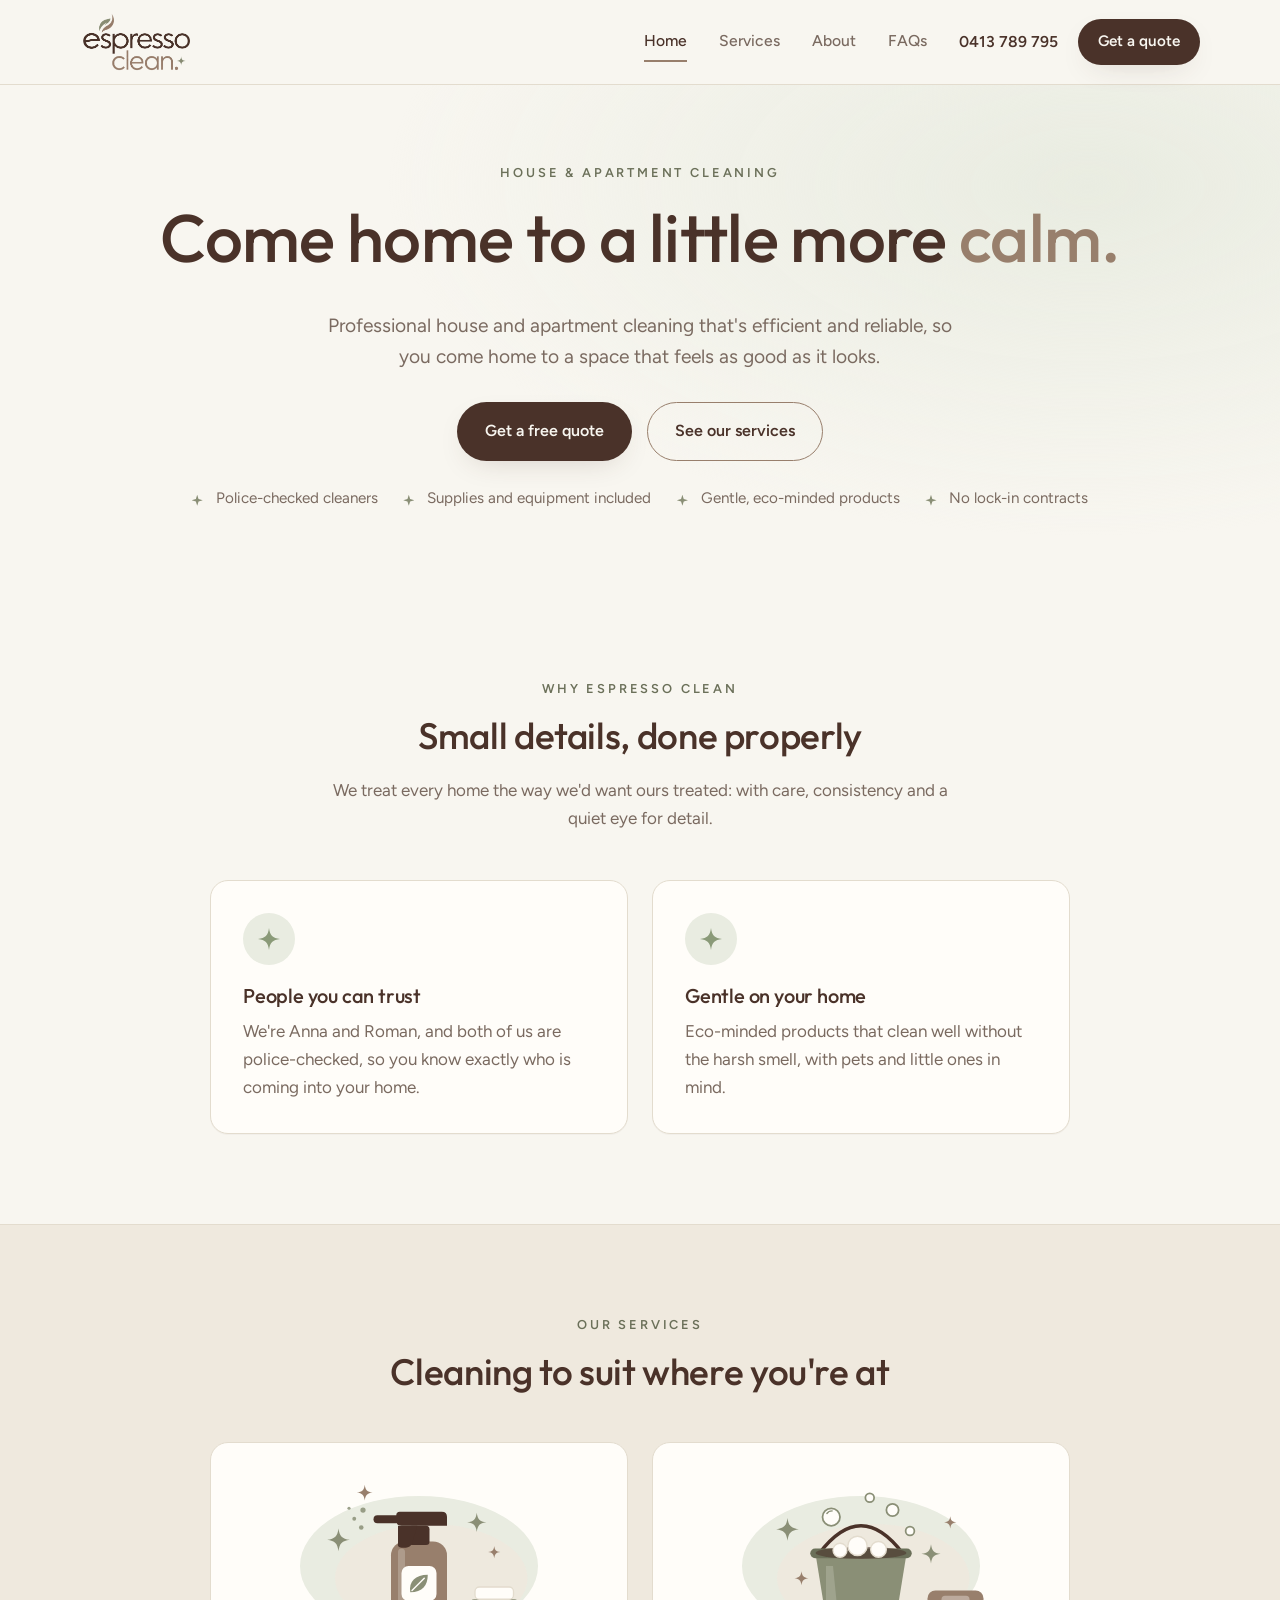
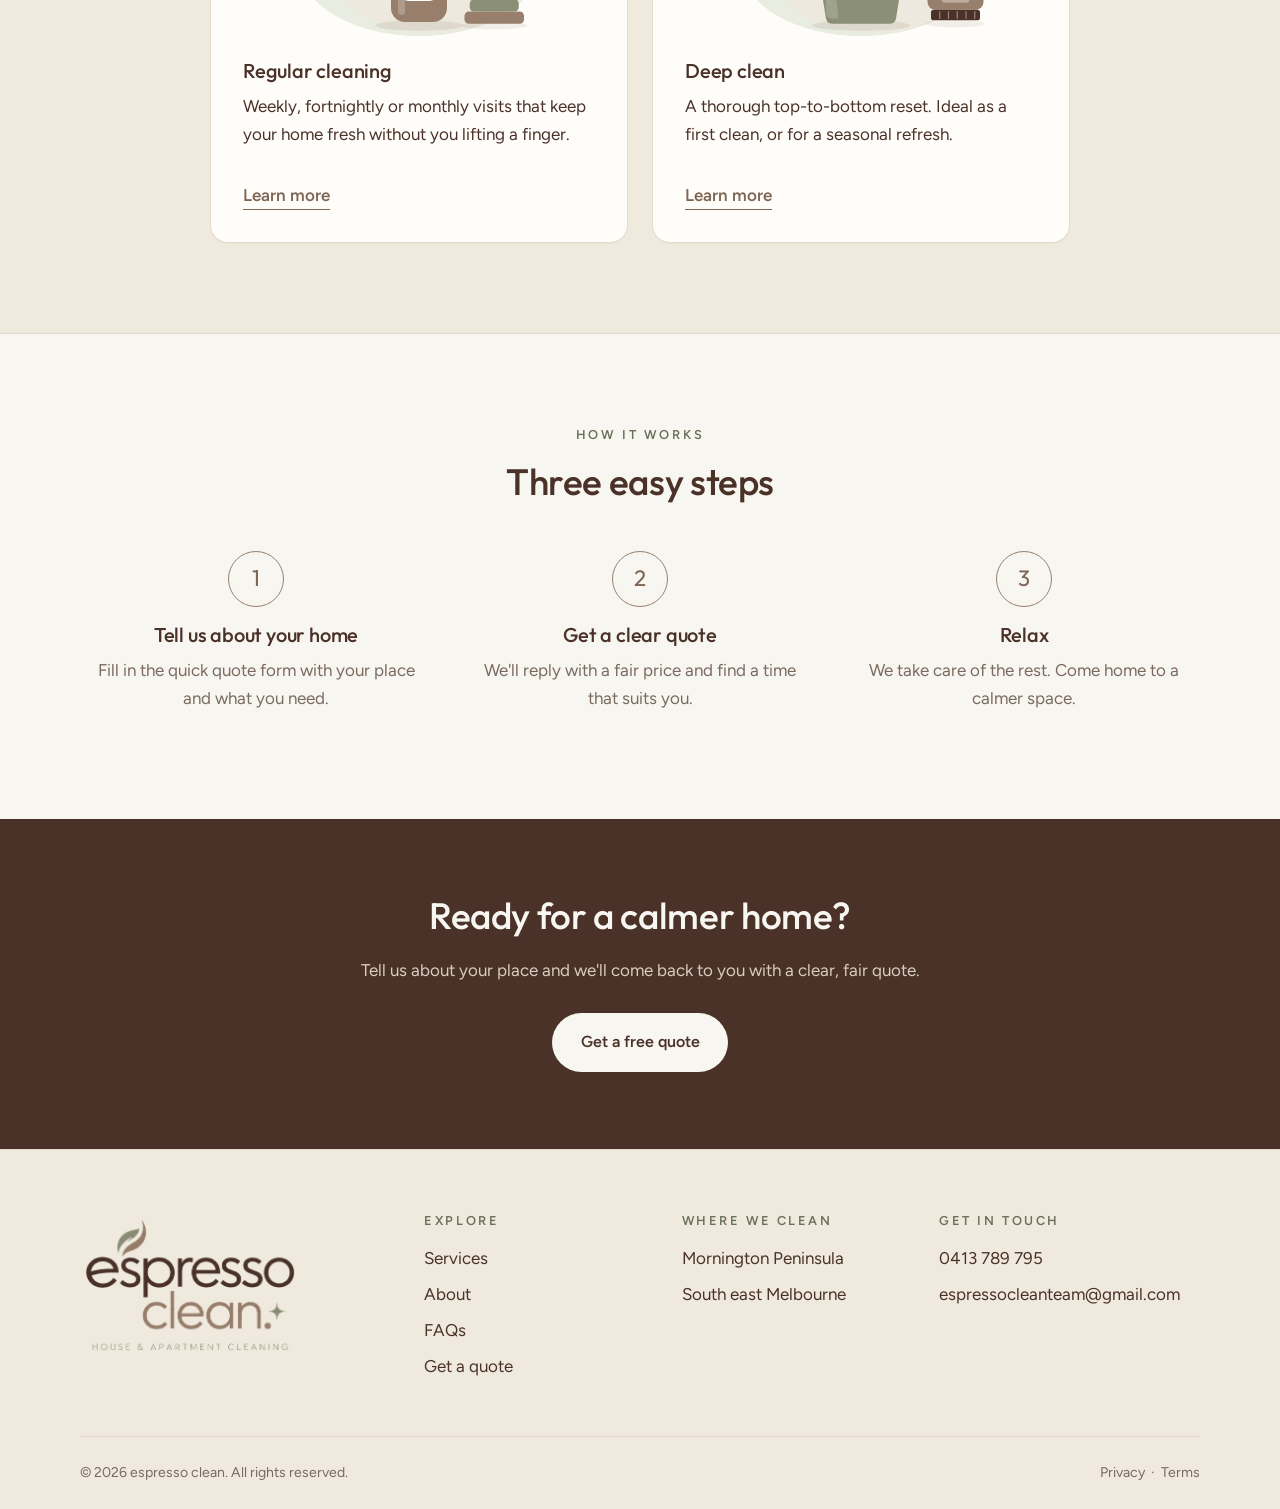
==== index.html @ 89a1ec39 "Add soft illustrations to the service cards Regular cleaning and deep clean are shown on the home an" ====
<!DOCTYPE html>
<html lang="en-AU">
<head>
  <meta charset="UTF-8">
  <meta name="viewport" content="width=device-width, initial-scale=1">
  <title>espresso clean | House & Apartment Cleaning</title>
  <meta name="description" content="Thoughtful house and apartment cleaning across the Mornington Peninsula and south east Melbourne. Come home to a little more calm with espresso clean.">
  <meta name="theme-color" content="#FAF7F2">
  <meta name="robots" content="noindex, nofollow">
  <link rel="icon" href="assets/favicon.svg" type="image/svg+xml">
  <link rel="preconnect" href="https://fonts.googleapis.com">
  <link rel="preconnect" href="https://fonts.gstatic.com" crossorigin>
  <link href="https://fonts.googleapis.com/css2?family=Figtree:wght@400;500;600&family=Outfit:wght@300;400;500;600&display=swap" rel="stylesheet">
  <link rel="stylesheet" href="css/styles.css">
  
</head>
<body class="">
  <a class="skip" href="#main">Skip to content</a>

  <div class="shell">

  <header class="site-header">
    <div class="wrap header-row">
      <a class="logo-sm" href="index.html" aria-label="espresso clean, home">
        <img src="assets/logo-mark.png" alt="espresso clean" width="891" height="491">
      </a>
      <nav class="nav" aria-label="Main"><a href="index.html" aria-current="page">Home</a><a href="services.html">Services</a><a href="about.html">About</a><a href="faq.html">FAQs</a></nav>
      <div class="header-cta">
        <a class="phone" href="tel:0413789795">0413 789 795</a>
        <a class="btn btn-primary btn-sm" href="quote.html">Get a quote</a>
      </div>
      <button class="menu-btn" id="menu-btn" aria-expanded="false" aria-controls="mobile-nav" aria-label="Open menu">
        <span></span><span></span><span></span>
      </button>
    </div>
    <nav class="mobile-nav" id="mobile-nav" aria-label="Mobile" hidden>
      <a href="index.html" aria-current="page">Home</a><a href="services.html">Services</a><a href="about.html">About</a><a href="faq.html">FAQs</a><a href="quote.html">Get a quote</a>
      <a class="phone" href="tel:0413789795">Call 0413 789 795</a>
    </nav>
  </header>

  <main id="main">

    <section class="hero">
      <div class="wrap hero-inner">
        <div class="hero-copy">
          <p class="eyebrow">House &amp; apartment cleaning</p>
          <h1>Come home to a little more <em>calm.</em></h1>
          <p class="lead">Professional house and apartment cleaning that's efficient and reliable, so you come home to a space that feels as good as it looks.</p>
          <div class="actions">
            <a class="btn btn-primary" href="quote.html">Get a free quote</a>
            <a class="btn btn-ghost" href="services.html">See our services</a>
          </div>
          <ul class="ticks">
            <li>Police-checked cleaners</li>
            <li>Supplies and equipment included</li>
            <li>Gentle, eco-minded products</li>
            <li>No lock-in contracts</li>
          </ul>
        </div>
      </div>
    </section>

    <section class="section">
      <div class="wrap">
        <header class="section-head">
          <p class="eyebrow">Why espresso clean</p>
          <h2>Small details, done properly</h2>
          <p>We treat every home the way we'd want ours treated: with care, consistency and a quiet eye for detail.</p>
        </header>
        <div class="cards two">
          <article class="card">
            <span class="icon" aria-hidden="true"><svg class="sparkle" viewBox="0 0 24 24" aria-hidden="true"><path d="M12 0C13 8 16 11 24 12 16 13 13 16 12 24 11 16 8 13 0 12 8 11 11 8 12 0z" fill="#8A9A78"/></svg></span>
            <h3>People you can trust</h3>
            <p>We're Anna and Roman, and both of us are police-checked, so you know exactly who is coming into your home.</p>
          </article>
          <article class="card">
            <span class="icon" aria-hidden="true"><svg class="sparkle" viewBox="0 0 24 24" aria-hidden="true"><path d="M12 0C13 8 16 11 24 12 16 13 13 16 12 24 11 16 8 13 0 12 8 11 11 8 12 0z" fill="#8A9A78"/></svg></span>
            <h3>Gentle on your home</h3>
            <p>Eco-minded products that clean well without the harsh smell, with pets and little ones in mind.</p>
          </article>
        </div>
      </div>
    </section>

    <section class="section tint">
      <div class="wrap">
        <header class="section-head">
          <p class="eyebrow">Our services</p>
          <h2>Cleaning to suit where you're at</h2>
        </header>
        <div class="cards two">
          <article class="card card-link">
            <img class="illus" src="assets/illus-regular.svg" alt="" width="320" height="200" loading="lazy">
            <h3>Regular cleaning</h3>
            <p>Weekly, fortnightly or monthly visits that keep your home fresh without you lifting a finger.</p>
            <a class="more" href="services.html#regular">Learn more</a>
          </article>
          <article class="card card-link">
            <img class="illus" src="assets/illus-deep.svg" alt="" width="320" height="200" loading="lazy">
            <h3>Deep clean</h3>
            <p>A thorough top-to-bottom reset. Ideal as a first clean, or for a seasonal refresh.</p>
            <a class="more" href="services.html#deep">Learn more</a>
          </article>
        </div>
      </div>
    </section>

    <section class="section">
      <div class="wrap">
        <header class="section-head">
          <p class="eyebrow">How it works</p>
          <h2>Three easy steps</h2>
        </header>
        <ol class="steps">
          <li><span class="num">1</span><h3>Tell us about your home</h3><p>Fill in the quick quote form with your place and what you need.</p></li>
          <li><span class="num">2</span><h3>Get a clear quote</h3><p>We'll reply with a fair price and find a time that suits you.</p></li>
          <li><span class="num">3</span><h3>Relax</h3><p>We take care of the rest. Come home to a calmer space.</p></li>
        </ol>
      </div>
    </section>
    <section class="band">
      <div class="wrap band-inner">
        <h2>Ready for a calmer home?</h2>
        <p>Tell us about your place and we'll come back to you with a clear, fair quote.</p>
        <a class="btn btn-light" href="quote.html">Get a free quote</a>
      </div>
    </section>

  </main>

  <footer class="site-footer">
    <div class="wrap footer-grid">
      <div>
        <img class="logo-lg" src="assets/logo-full.png" alt="espresso clean. House and apartment cleaning" width="891" height="576">
      </div>
      <div>
        <h3>Explore</h3>
        <ul>
          <li><a href="services.html">Services</a></li>
          <li><a href="about.html">About</a></li>
          <li><a href="faq.html">FAQs</a></li>
          <li><a href="quote.html">Get a quote</a></li>
        </ul>
      </div>
      <div>
        <h3>Where we clean</h3>
        <ul>
          <li>Mornington Peninsula</li>
          <li>South east Melbourne</li>
        </ul>
      </div>
      <div>
        <h3>Get in touch</h3>
        <ul>
          <li><a href="tel:0413789795">0413 789 795</a></li>
          <li><a href="mailto:espressocleanteam@gmail.com">espressocleanteam@gmail.com</a></li>
        </ul>
      </div>
    </div>
    <div class="wrap footer-base">
      <p>&copy; <span id="year">2026</span> espresso clean. All rights reserved.</p>
      <p><a href="#">Privacy</a> &nbsp;·&nbsp; <a href="#">Terms</a></p>
    </div>
  </footer>
  </div>

  <script src="js/main.js" defer></script>
</body>
</html>
---- css/styles.css ----
/* ==========================================================
   espresso clean. : site styles
   Palette sampled directly from the logo artwork
   ========================================================== */
:root {
  --espresso: #4A3229;      /* wordmark */
  --latte: #987F6C;         /* "clean." */
  --sage: #8A8F76;          /* leaf, sparkle, tagline */
  --cream: #F8F6F0;         /* the page itself (the "paper") */
  --backdrop: #DDD2C2;      /* the surface the page sits on, visible on wide screens */

  --espresso-deep: #382620;
  --latte-deep: #7E6655;    /* accessible latte for small text */
  --sage-deep: #6B7059;     /* accessible sage for small text */
  --sand: #EFE9DE;          /* tinted sections */
  --sage-wash: #E9ECE1;
  --line: #E3DCCE;
  --white: #FFFDF9;
  --text: #4A3229;
  --muted: #7A6A60;

  --font-head: "Outfit", system-ui, sans-serif;
  --font-body: "Figtree", system-ui, sans-serif;

  --radius: 18px;
  --radius-sm: 12px;
  --shadow: 0 10px 30px -14px rgba(74, 50, 41, .25);
  --maxw: 1120px;
}

*, *::before, *::after { box-sizing: border-box; }
html { scroll-behavior: smooth; -webkit-text-size-adjust: 100%; }
body {
  margin: 0;
  background: var(--backdrop);
  color: var(--text);
  font-family: var(--font-body);
  font-size: 1.0625rem;
  line-height: 1.65;
  -webkit-font-smoothing: antialiased;
}
img { max-width: 100%; height: auto; display: block; }
a { color: inherit; }
h1, h2, h3 { font-family: var(--font-head); font-weight: 500; line-height: 1.15; margin: 0 0 .5em; letter-spacing: -.01em; color: var(--espresso); }
h1 { font-size: clamp(2.3rem, 5vw, 3.6rem); }
h2 { font-size: clamp(1.7rem, 3.2vw, 2.3rem); }
h3 { font-size: 1.25rem; }
p { margin: 0 0 1em; }
ul, ol { margin: 0; padding: 0; list-style: none; }
::selection { background: var(--sand); color: var(--espresso-deep); }

/* The page is a cream "sheet" on a deeper backdrop. Below 1440px wide the
   sheet fills the screen, so the backdrop only shows on large monitors. */
.shell { max-width: 1440px; min-height: 100vh; margin-inline: auto; background: var(--cream); box-shadow: 0 0 70px rgba(74, 50, 41, .14); }

.wrap { width: min(100% - 2.5rem, var(--maxw)); margin-inline: auto; }
.narrow { max-width: 760px; }
.center { text-align: center; }
.muted { color: var(--muted); }
.hidden { display: none; }

.skip { position: absolute; left: -999px; top: 0; background: var(--espresso); color: var(--cream); padding: .6rem 1rem; z-index: 100; border-radius: 0 0 8px 0; }
.skip:focus { left: 0; }
:focus-visible { outline: 3px solid var(--sage); outline-offset: 3px; border-radius: 6px; }

/* ---------- buttons ---------- */
.btn {
  display: inline-flex; align-items: center; justify-content: center; gap: .5rem;
  font-family: var(--font-body); font-weight: 600; font-size: 1rem; text-decoration: none;
  padding: .95rem 1.7rem; border-radius: 999px; border: 1.5px solid transparent;
  cursor: pointer; transition: transform .2s, background .2s, color .2s, border-color .2s, box-shadow .2s;
}
.btn:hover { transform: translateY(-1px); }
.btn-primary { background: var(--espresso); color: var(--cream); box-shadow: var(--shadow); }
.btn-primary:hover { background: var(--espresso-deep); }
.btn-ghost { border-color: var(--latte); color: var(--espresso); background: transparent; }
.btn-ghost:hover { background: var(--sand); }
.btn-light { background: var(--cream); color: var(--espresso); }
.btn-light:hover { background: var(--white); }
.btn-sm { padding: .6rem 1.2rem; font-size: .95rem; }
.btn-block { width: 100%; }

/* ---------- header ---------- */
body::before { content: ""; position: fixed; inset: 0 0 auto; height: env(safe-area-inset-top, 0px); z-index: 60; background: var(--cream); }
.site-header {
  position: sticky; top: env(safe-area-inset-top, 0px); z-index: 50;
  background: rgba(248, 246, 240, .92);
  backdrop-filter: blur(10px);
  border-bottom: 1px solid var(--line);
}
.header-row { display: flex; align-items: center; gap: 2rem; min-height: 84px; }
.logo-sm img { height: 62px; width: auto; }
.nav { display: none; margin-left: auto; gap: 2rem; }
.nav a { text-decoration: none; font-weight: 500; font-size: .98rem; color: var(--muted); padding: .4rem 0; border-bottom: 2px solid transparent; transition: color .2s, border-color .2s; }
.nav a:hover { color: var(--espresso); }
.nav a[aria-current="page"] { color: var(--espresso); border-color: var(--latte); }
.header-cta { display: none; align-items: center; gap: 1.25rem; }
.phone { text-decoration: none; font-weight: 600; font-size: .98rem; color: var(--espresso); }
.phone:hover { color: var(--latte-deep); }

.menu-btn { margin-left: auto; width: 46px; height: 46px; border: 0; background: transparent; cursor: pointer; display: grid; place-content: center; gap: 6px; }
.menu-btn span { display: block; width: 24px; height: 2px; background: var(--espresso); border-radius: 2px; transition: transform .25s, opacity .25s; }
.menu-btn[aria-expanded="true"] span:nth-child(1) { transform: translateY(8px) rotate(45deg); }
.menu-btn[aria-expanded="true"] span:nth-child(2) { opacity: 0; }
.menu-btn[aria-expanded="true"] span:nth-child(3) { transform: translateY(-8px) rotate(-45deg); }
.mobile-nav { display: flex; flex-direction: column; padding: .5rem 1.25rem 1.5rem; border-top: 1px solid var(--line); background: var(--cream); }
.mobile-nav[hidden] { display: none; }
.mobile-nav a { padding: .9rem .25rem; text-decoration: none; font-weight: 500; border-bottom: 1px solid var(--line); }
.mobile-nav a[aria-current="page"] { color: var(--latte-deep); }
.mobile-nav .phone { border: 0; color: var(--latte-deep); }

@media (min-width: 900px) {
  .nav, .header-cta { display: flex; }
  .menu-btn, .mobile-nav { display: none !important; }
  .nav { margin-left: auto; }
}

/* ---------- hero ---------- */
.hero { padding: clamp(2.5rem, 6vw, 5.5rem) 0; background: radial-gradient(1000px 500px at 85% 20%, var(--sage-wash), transparent 70%), var(--cream); }
.hero-inner { text-align: center; }
.hero .lead { margin-inline: auto; }
.eyebrow { font-family: var(--font-body); font-size: .8rem; letter-spacing: .22em; text-transform: uppercase; color: var(--sage-deep); font-weight: 600; margin: 0 0 1rem; }
.hero h1 { font-size: clamp(2.6rem, 5.5vw, 4.2rem); }
.hero h1 em { font-style: normal; color: var(--latte); }
.lead { font-size: 1.2rem; color: var(--muted); max-width: 34em; }
.actions { display: flex; flex-wrap: wrap; justify-content: center; gap: .9rem; margin: 1.8rem 0 1.6rem; }
.ticks { display: flex; flex-wrap: wrap; justify-content: center; gap: .5rem 1.6rem; font-size: .95rem; color: var(--muted); }
.ticks li { position: relative; padding-left: 1.5rem; }
.ticks li::before { content: ""; position: absolute; left: 0; top: .55em; width: .7rem; height: .7rem; background: var(--sage); clip-path: polygon(50% 0, 62% 38%, 100% 50%, 62% 62%, 50% 100%, 38% 62%, 0 50%, 38% 38%); }
.logo-lg { width: min(100%, 460px); height: auto; }

/* ---------- sections ---------- */
.section { padding: clamp(3.5rem, 7vw, 6rem) 0; }
.section.tint { background: var(--sand); border-block: 1px solid var(--line); }
.section-head { max-width: 640px; margin: 0 auto 3rem; text-align: center; }
.section-head p:last-child { color: var(--muted); margin-bottom: 0; }

.page-head { padding: clamp(3rem, 6vw, 5rem) 0 1rem; text-align: center; background: radial-gradient(800px 320px at 50% 0, var(--sage-wash), transparent 70%); }
.page-head .lead { margin-inline: auto; }

.cards { display: grid; gap: 1.5rem; }
.cards.three { grid-template-columns: 1fr; }
@media (min-width: 800px) { .cards.three { grid-template-columns: repeat(3, 1fr); } }
.cards.two { grid-template-columns: 1fr; max-width: 860px; margin-inline: auto; }
@media (min-width: 800px) { .cards.two { grid-template-columns: repeat(2, 1fr); } }
.card { background: var(--white); border: 1px solid var(--line); border-radius: var(--radius); padding: 2rem; box-shadow: 0 1px 0 rgba(74,50,41,.03); transition: box-shadow .25s, transform .25s; }
.card:hover { box-shadow: var(--shadow); transform: translateY(-2px); }
.card p:last-child { margin-bottom: 0; color: var(--muted); }
.illus { display: block; width: 100%; max-width: 280px; height: auto; margin: -.4rem auto 1rem; }
.icon { display: grid; place-content: center; width: 52px; height: 52px; border-radius: 50%; background: var(--sage-wash); margin-bottom: 1.2rem; }
.icon svg { width: 22px; height: 22px; }
.more { display: inline-block; margin-top: 1rem; font-weight: 600; color: var(--latte-deep); text-decoration: none; border-bottom: 1.5px solid currentColor; }
.more:hover { color: var(--espresso); }

/* steps */
.steps { display: grid; gap: 2rem; counter-reset: s; }
@media (min-width: 800px) { .steps { grid-template-columns: repeat(3, 1fr); } }
.steps li { text-align: center; padding: 0 1rem; }
.steps p { color: var(--muted); }
.num { display: inline-grid; place-content: center; width: 56px; height: 56px; border-radius: 50%; border: 1.5px solid var(--latte); font-family: var(--font-head); font-size: 1.4rem; color: var(--latte-deep); margin-bottom: 1rem; }

/* pricing / service cards */
.pricing { display: flex; flex-direction: column; position: relative; }
.pricing h2 { font-size: 1.6rem; }
.pricing .btn { margin-top: auto; }
.pricing p { margin-bottom: 1.75rem; }
.pricing.featured { border: 2px solid var(--latte); box-shadow: var(--shadow); }
.flag { position: absolute; top: -.8rem; right: 1.5rem; background: var(--latte-deep); color: var(--cream); font-size: .72rem; font-weight: 600; letter-spacing: .1em; text-transform: uppercase; padding: .3rem .8rem; border-radius: 999px; }
.checks li { position: relative; padding: .45rem 0 .45rem 1.9rem; border-bottom: 1px solid var(--line); font-size: .98rem; }
.checks li:last-child { border-bottom: 0; }
.checks li::before { content: ""; position: absolute; left: 0; top: 1.05em; width: .6rem; height: .35rem; border-left: 2px solid var(--sage-deep); border-bottom: 2px solid var(--sage-deep); transform: rotate(-45deg); }
.dots li { position: relative; padding: .3rem 0 .3rem 1.3rem; color: var(--muted); font-size: .98rem; }
.dots li::before { content: ""; position: absolute; left: 0; top: .85em; width: 6px; height: 6px; border-radius: 50%; background: var(--latte); }

/* split / about */
.split { display: grid; gap: 3rem; align-items: center; }
@media (min-width: 800px) { .split { grid-template-columns: 1.1fr .9fr; } }
.prose p { color: var(--muted); font-size: 1.1rem; }
.brand-panel { background: var(--white); border: 1px solid var(--line); border-radius: 28px; padding: clamp(2rem, 5vw, 3.5rem); display: grid; place-content: center; }
.brand-panel .logo-lg { width: min(100%, 360px); }

/* band cta */
.band { background: var(--espresso); color: var(--cream); text-align: center; padding: clamp(3rem, 6vw, 5rem) 0; }
.band h2 { color: var(--cream); }
.band p { color: #D9CDBF; max-width: 34em; margin: 0 auto 1.8rem; }

/* faq */
.faq { display: grid; gap: .9rem; margin-bottom: 2.5rem; }
.faq-item { background: var(--white); border: 1px solid var(--line); border-radius: var(--radius-sm); }
.faq-item summary { cursor: pointer; list-style: none; padding: 1.2rem 3.2rem 1.2rem 1.5rem; font-family: var(--font-head); font-weight: 500; font-size: 1.1rem; position: relative; color: var(--espresso); }
.faq-item summary::-webkit-details-marker { display: none; }
.faq-item summary::after { content: "+"; position: absolute; right: 1.5rem; top: 50%; transform: translateY(-50%); font-size: 1.5rem; color: var(--latte); transition: transform .2s; }
.faq-item[open] summary::after { content: "\2212"; }
.faq-item p { padding: 0 1.5rem 1.4rem; margin: 0; color: var(--muted); }
.textlink { color: var(--latte-deep); font-weight: 600; }

/* form */
.form { background: var(--white); border: 1px solid var(--line); border-radius: 24px; padding: clamp(1.5rem, 4vw, 2.75rem); display: grid; gap: 1.75rem; box-shadow: var(--shadow); }
fieldset { border: 0; padding: 0; margin: 0; display: grid; gap: 1rem; }
legend { font-family: var(--font-head); font-size: 1.2rem; color: var(--espresso); padding: 0; margin-bottom: .75rem; }
.row { display: grid; gap: 1rem; }
@media (min-width: 640px) { .row { grid-template-columns: repeat(auto-fit, minmax(160px, 1fr)); } }
.field label { display: block; font-size: .9rem; font-weight: 600; margin-bottom: .35rem; }
.field input, .field select, .field textarea {
  width: 100%; font: inherit; color: var(--espresso); background: var(--cream);
  border: 1.5px solid var(--line); border-radius: var(--radius-sm); padding: .8rem 1rem;
  transition: border-color .2s, box-shadow .2s;
}
.field input:focus, .field select:focus, .field textarea:focus { outline: none; border-color: var(--sage); box-shadow: 0 0 0 4px rgba(138,143,118,.2); }
.fine { text-align: center; font-size: .85rem; color: var(--muted); margin: 0; }

/* thanks */
.thanks { padding-block: clamp(4rem, 10vw, 8rem); }
.thanks-mark { display: inline-grid; place-content: center; width: 72px; height: 72px; border-radius: 50%; background: var(--sage-wash); margin-bottom: 1.5rem; }
.thanks-mark svg { width: 30px; height: 30px; }

/* ---------- footer ---------- */
.site-footer { background: var(--sand); border-top: 1px solid var(--line); padding-top: 4rem; }
.footer-grid { display: grid; gap: 2.5rem; padding-bottom: 3rem; }
@media (min-width: 800px) { .footer-grid { grid-template-columns: 1.4fr 1fr 1fr 1.2fr; } }
.site-footer .logo-lg { width: 220px; }
.site-footer h3 { font-family: var(--font-body); font-size: .8rem; letter-spacing: .2em; text-transform: uppercase; color: var(--sage-deep); font-weight: 600; margin-bottom: 1rem; }
.site-footer li { margin-bottom: .5rem; }
.site-footer a { text-decoration: none; overflow-wrap: anywhere; }
.site-footer a:hover { color: var(--latte-deep); text-decoration: underline; }
.footer-base { display: flex; flex-wrap: wrap; justify-content: space-between; gap: .5rem; padding-block: 1.5rem; border-top: 1px solid var(--line); font-size: .88rem; color: var(--muted); }
.footer-base p { margin: 0; }

@media (prefers-reduced-motion: reduce) {
  * { transition: none !important; scroll-behavior: auto !important; }
}
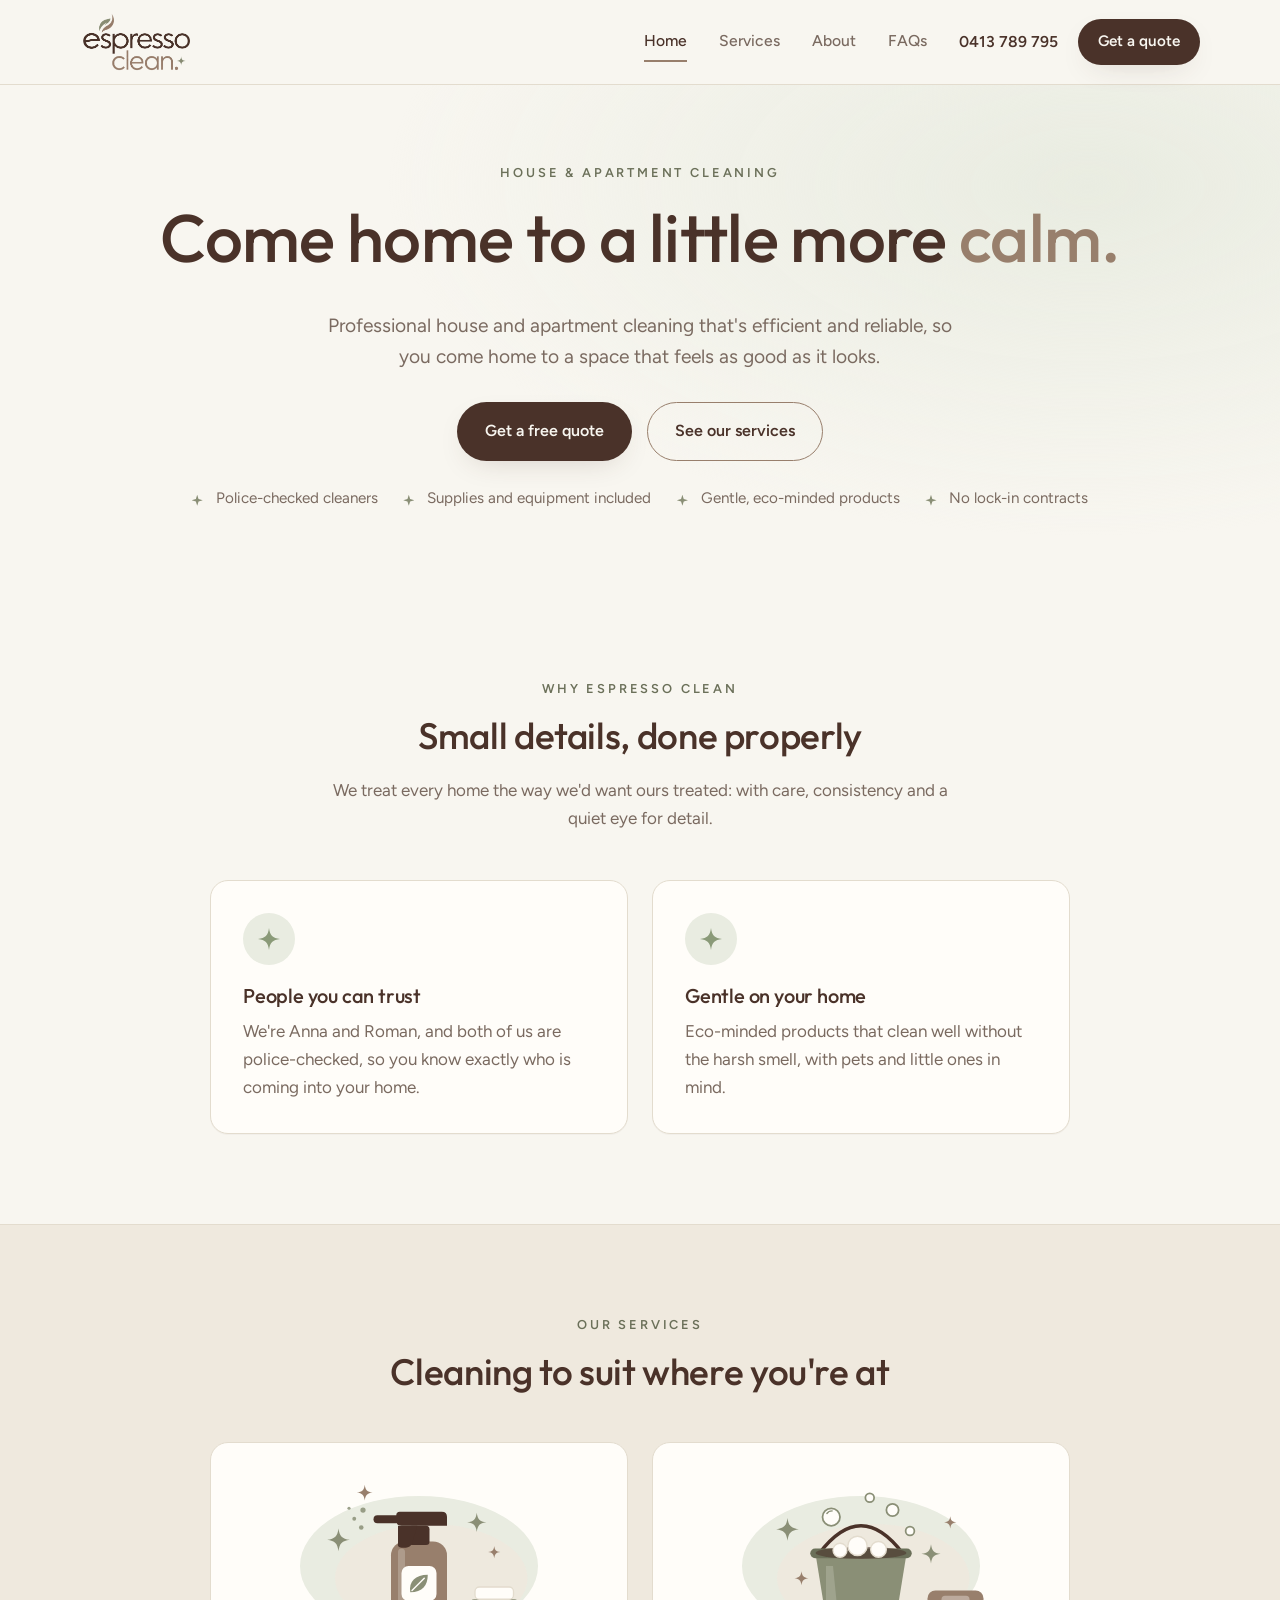
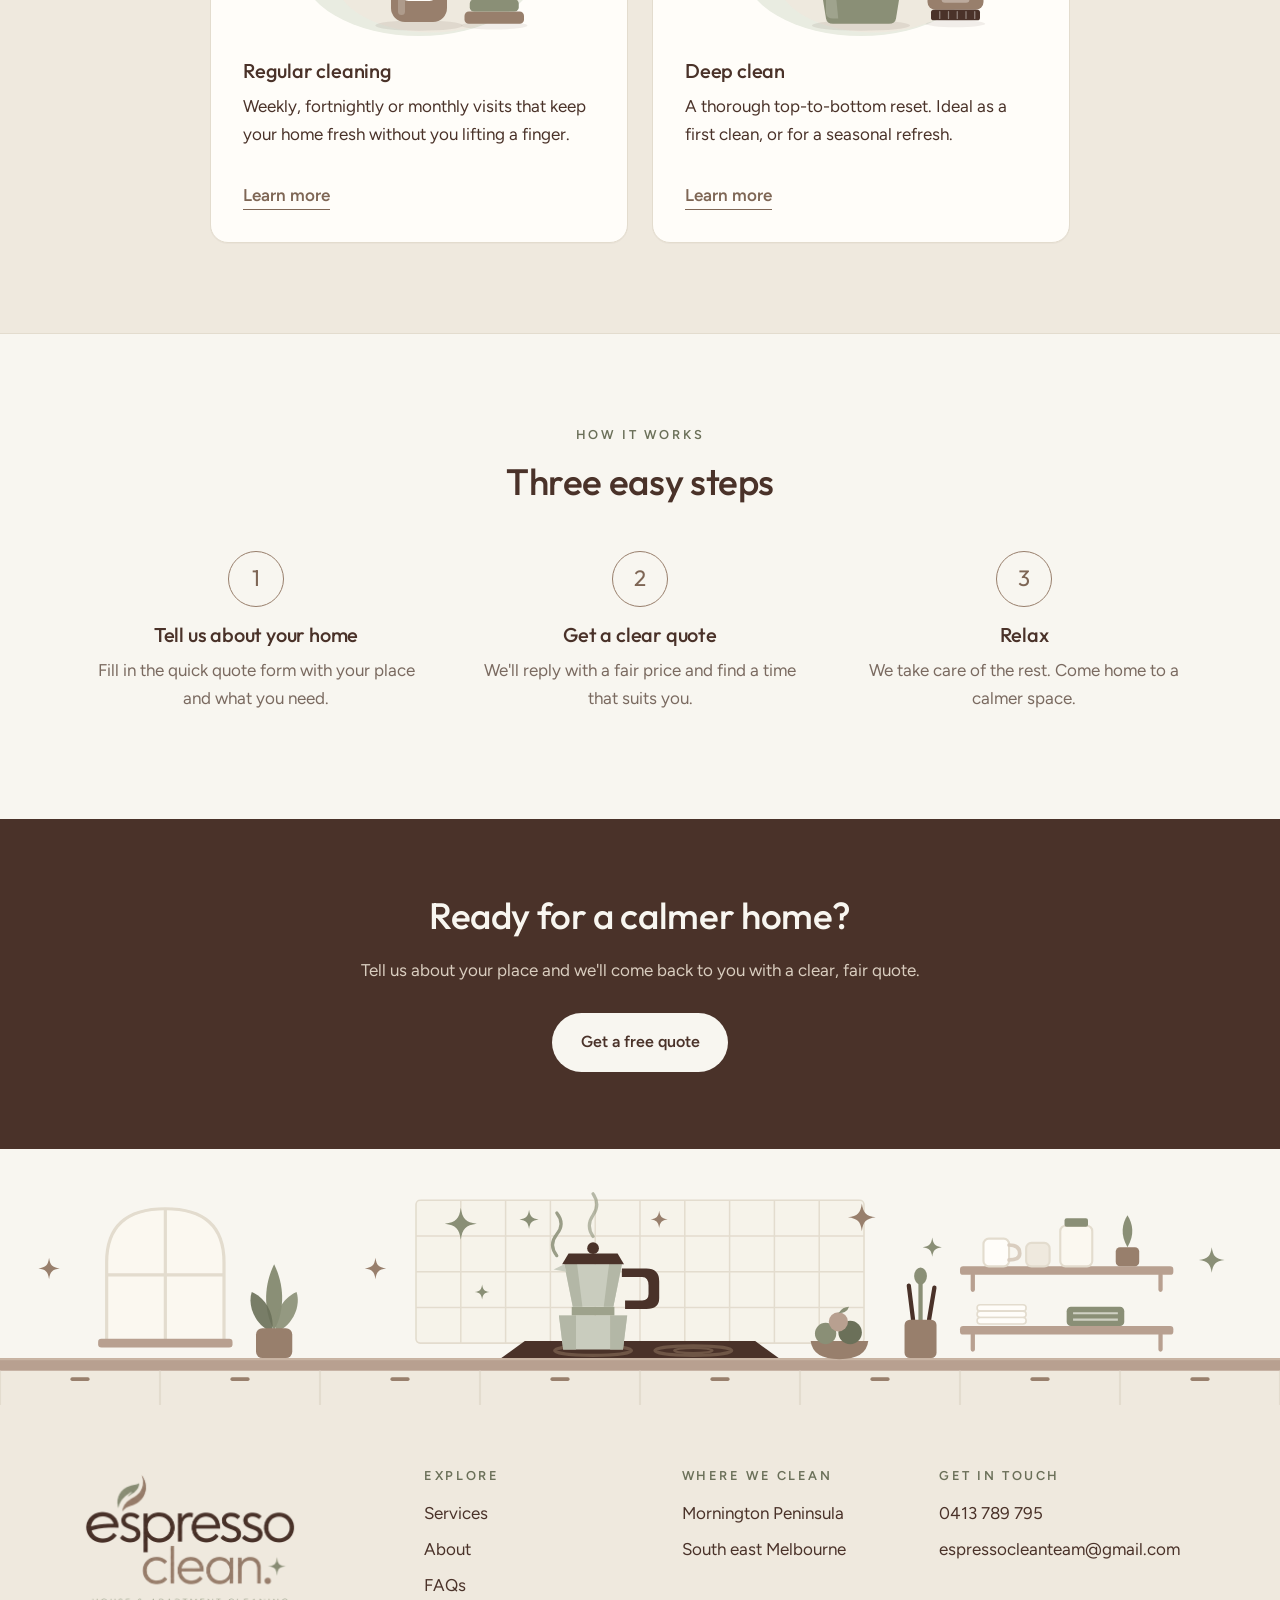
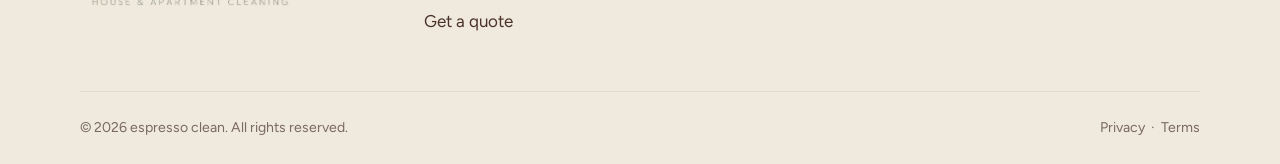
==== commit 4485e943: "Add kitchen footer, About page illustration and tidy coffee references - Show a clean kitchen scene " ====
--- a/index.html
+++ b/index.html
@@ -129,6 +129,8 @@
 
   </main>
 
+  <div class="kitchen" aria-hidden="true"><img src="assets/illus-kitchen.svg" alt="" width="1200" height="240"></div>
+
   <footer class="site-footer">
     <div class="wrap footer-grid">
       <div>
--- a/css/styles.css
+++ b/css/styles.css
@@ -116,7 +116,7 @@
 }
 
 /* ---------- hero ---------- */
-.hero { padding: clamp(2.5rem, 6vw, 5.5rem) 0; background: radial-gradient(1000px 500px at 85% 20%, var(--sage-wash), transparent 70%), var(--cream); }
+.hero { position: relative; overflow: hidden; padding: clamp(2.5rem, 6vw, 5.5rem) 0; background: radial-gradient(1000px 500px at 85% 20%, var(--sage-wash), transparent 70%), var(--cream); }
 .hero-inner { text-align: center; }
 .hero .lead { margin-inline: auto; }
 .eyebrow { font-family: var(--font-body); font-size: .8rem; letter-spacing: .22em; text-transform: uppercase; color: var(--sage-deep); font-weight: 600; margin: 0 0 1rem; }
@@ -176,8 +176,8 @@
 .split { display: grid; gap: 3rem; align-items: center; }
 @media (min-width: 800px) { .split { grid-template-columns: 1.1fr .9fr; } }
 .prose p { color: var(--muted); font-size: 1.1rem; }
-.brand-panel { background: var(--white); border: 1px solid var(--line); border-radius: 28px; padding: clamp(2rem, 5vw, 3.5rem); display: grid; place-content: center; }
-.brand-panel .logo-lg { width: min(100%, 360px); }
+.brand-panel { background: var(--white); border: 1px solid var(--line); border-radius: 28px; padding: clamp(1rem, 3vw, 2rem); display: grid; place-content: center; }
+.about-illus { display: block; width: 100%; max-width: 460px; height: auto; }
 
 /* band cta */
 .band { background: var(--espresso); color: var(--cream); text-align: center; padding: clamp(3rem, 6vw, 5rem) 0; }
@@ -215,7 +215,7 @@
 .thanks-mark svg { width: 30px; height: 30px; }
 
 /* ---------- footer ---------- */
-.site-footer { background: var(--sand); border-top: 1px solid var(--line); padding-top: 4rem; }
+.site-footer { background: var(--sand); padding-top: 4rem; }
 .footer-grid { display: grid; gap: 2.5rem; padding-bottom: 3rem; }
 @media (min-width: 800px) { .footer-grid { grid-template-columns: 1.4fr 1fr 1fr 1.2fr; } }
 .site-footer .logo-lg { width: 220px; }
@@ -229,3 +229,9 @@
 @media (prefers-reduced-motion: reduce) {
   * { transition: none !important; scroll-behavior: auto !important; }
 }
+
+.hero-inner { position: relative; z-index: 1; }
+
+/* A clean kitchen along the bottom of every page; its cabinets run into the footer. */
+.kitchen { background: var(--cream); }
+.kitchen img { display: block; width: 100%; height: clamp(120px, 20vw, 264px); object-fit: cover; object-position: center bottom; }
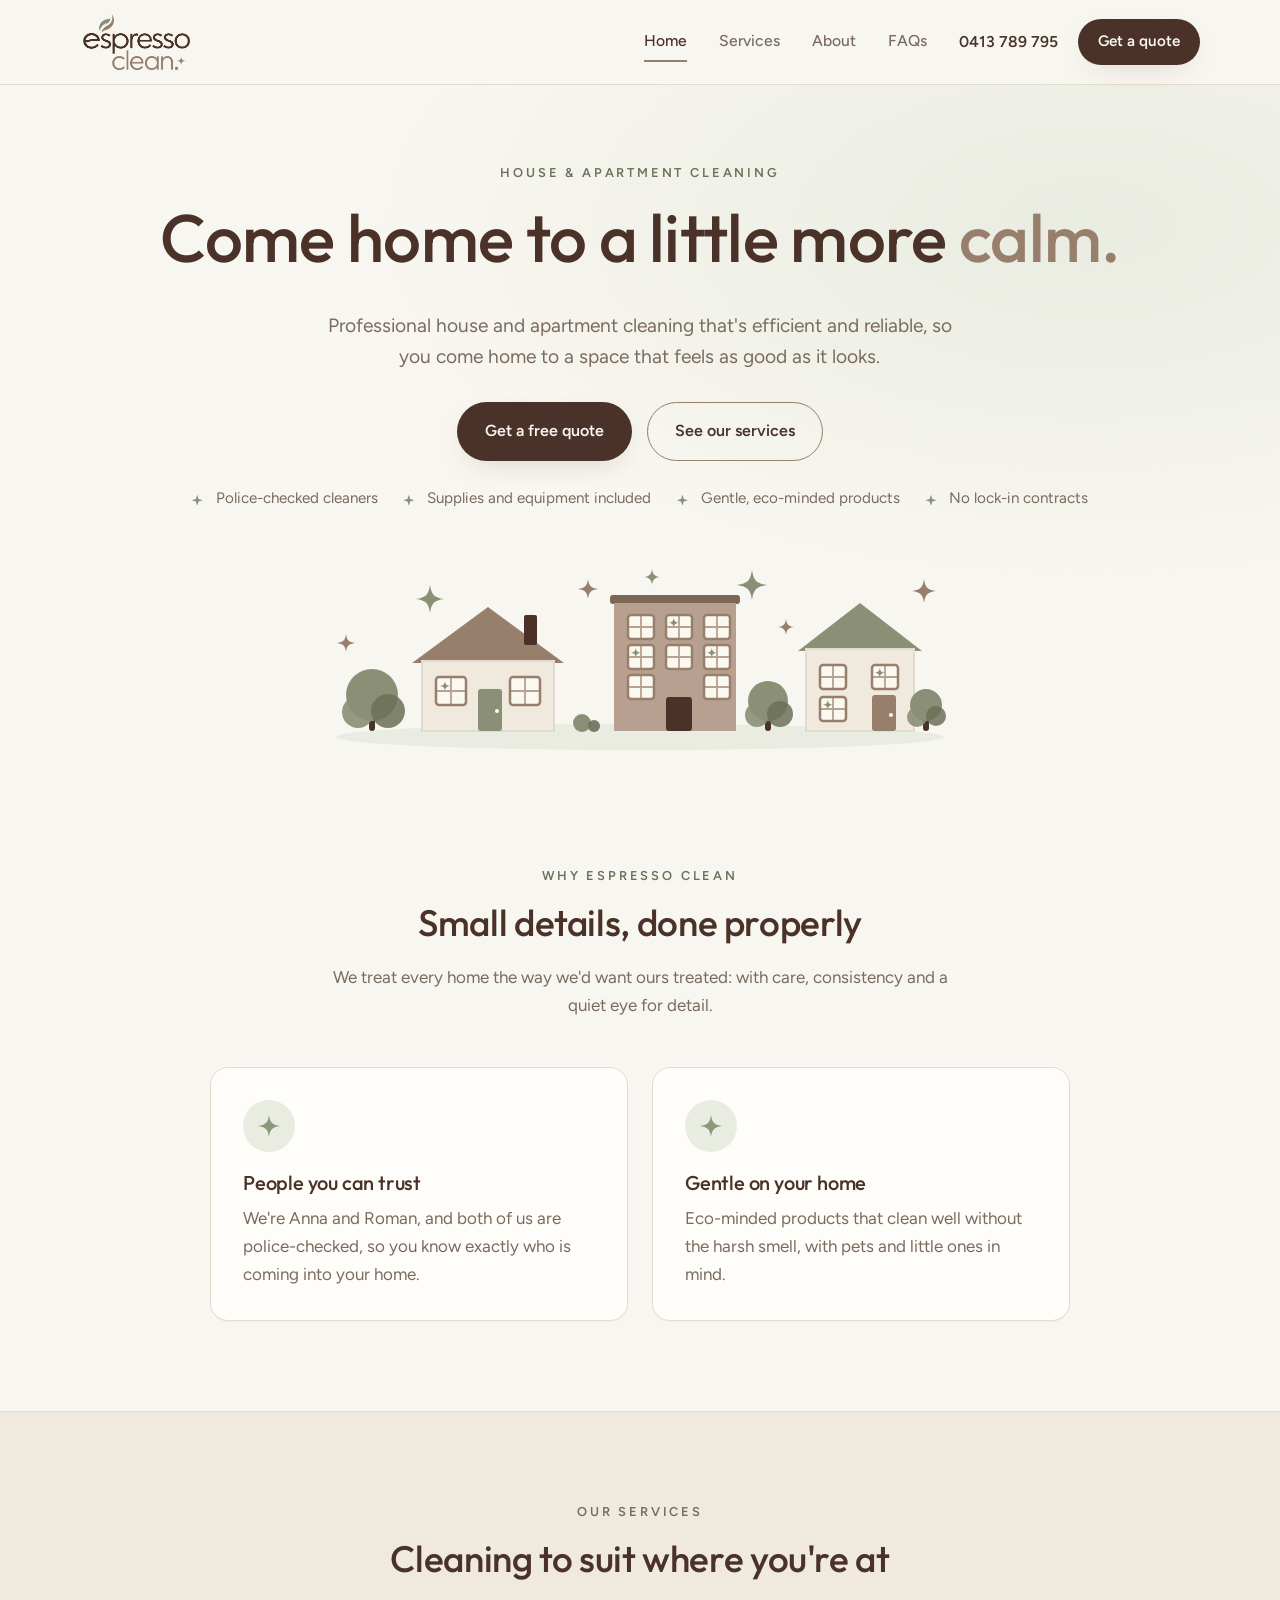
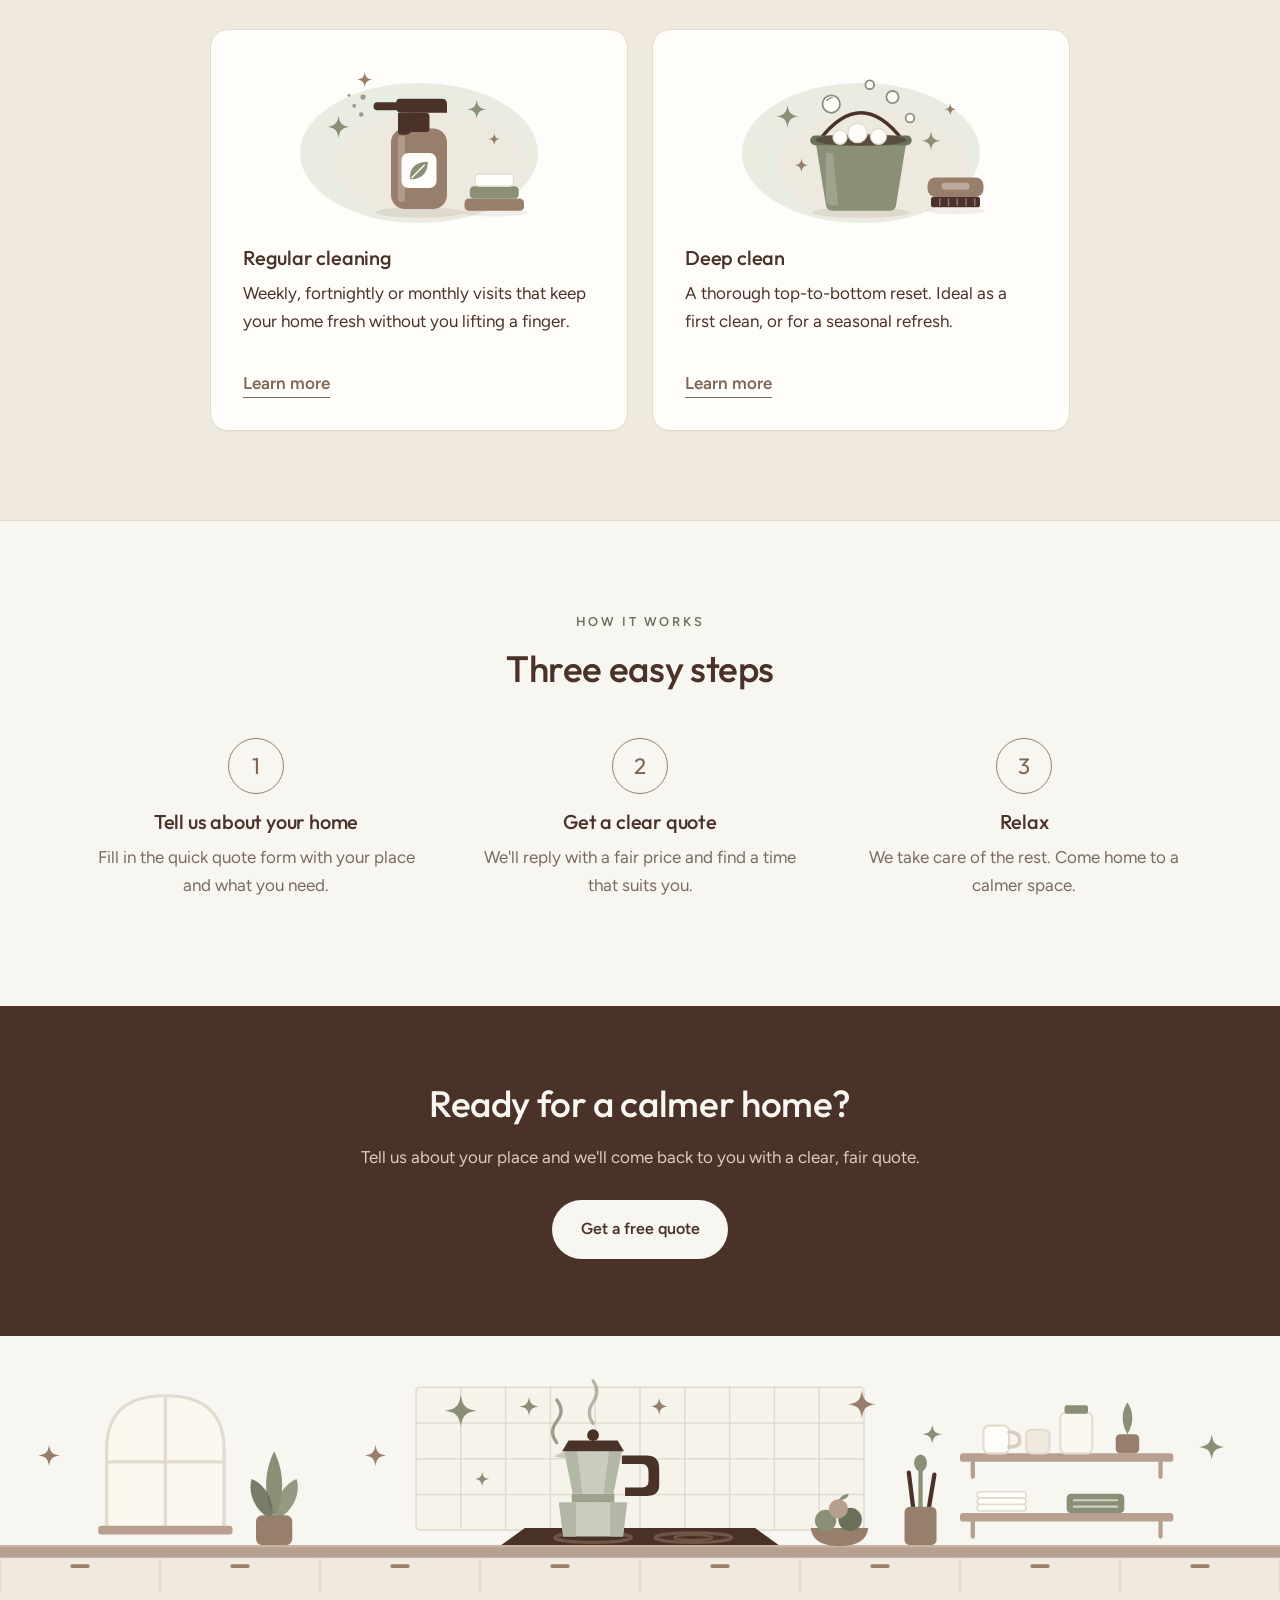
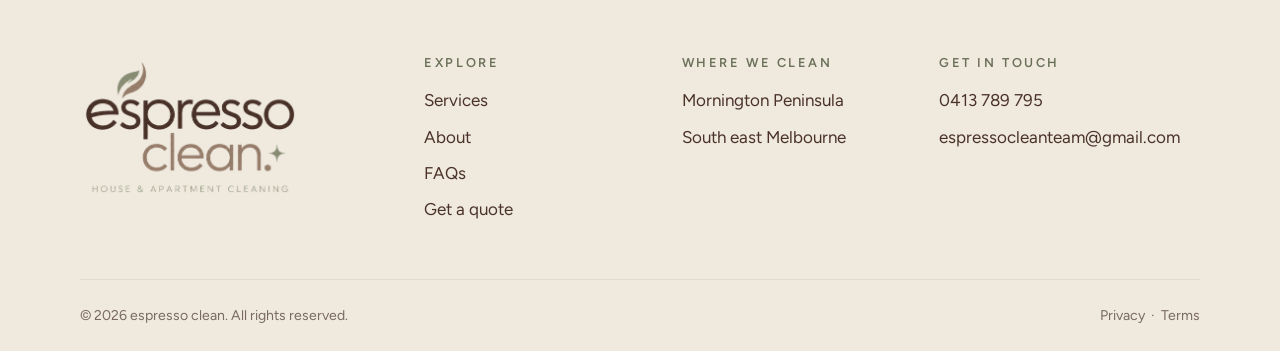
==== commit a6f31b6e: "Add a row of homes under the hero points on the home page Co-Authored-By: Claude Sonnet 5.5 <noreply" ====
--- a/index.html
+++ b/index.html
@@ -59,6 +59,7 @@
           </ul>
         </div>
       </div>
+      <div class="wrap hero-houses"><img src="assets/illus-houses.svg" alt="" aria-hidden="true" width="640" height="200"></div>
     </section>
 
     <section class="section">
--- a/css/styles.css
+++ b/css/styles.css
@@ -116,7 +116,7 @@
 }
 
 /* ---------- hero ---------- */
-.hero { position: relative; overflow: hidden; padding: clamp(2.5rem, 6vw, 5.5rem) 0; background: radial-gradient(1000px 500px at 85% 20%, var(--sage-wash), transparent 70%), var(--cream); }
+.hero { position: relative; overflow: hidden; padding: clamp(2.5rem, 6vw, 5.5rem) 0 clamp(1rem, 2vw, 1.5rem); background: radial-gradient(1000px 500px at 85% 20%, var(--sage-wash), transparent 70%), var(--cream); }
 .hero-inner { text-align: center; }
 .hero .lead { margin-inline: auto; }
 .eyebrow { font-family: var(--font-body); font-size: .8rem; letter-spacing: .22em; text-transform: uppercase; color: var(--sage-deep); font-weight: 600; margin: 0 0 1rem; }
@@ -235,3 +235,7 @@
 /* A clean kitchen along the bottom of every page; its cabinets run into the footer. */
 .kitchen { background: var(--cream); }
 .kitchen img { display: block; width: 100%; height: clamp(120px, 20vw, 264px); object-fit: cover; object-position: center bottom; }
+
+/* A small row of homes under the hero points. */
+.hero-houses { margin-top: clamp(1.5rem, 4vw, 2.5rem); }
+.hero-houses img { display: block; width: min(100%, 640px); height: auto; margin-inline: auto; }
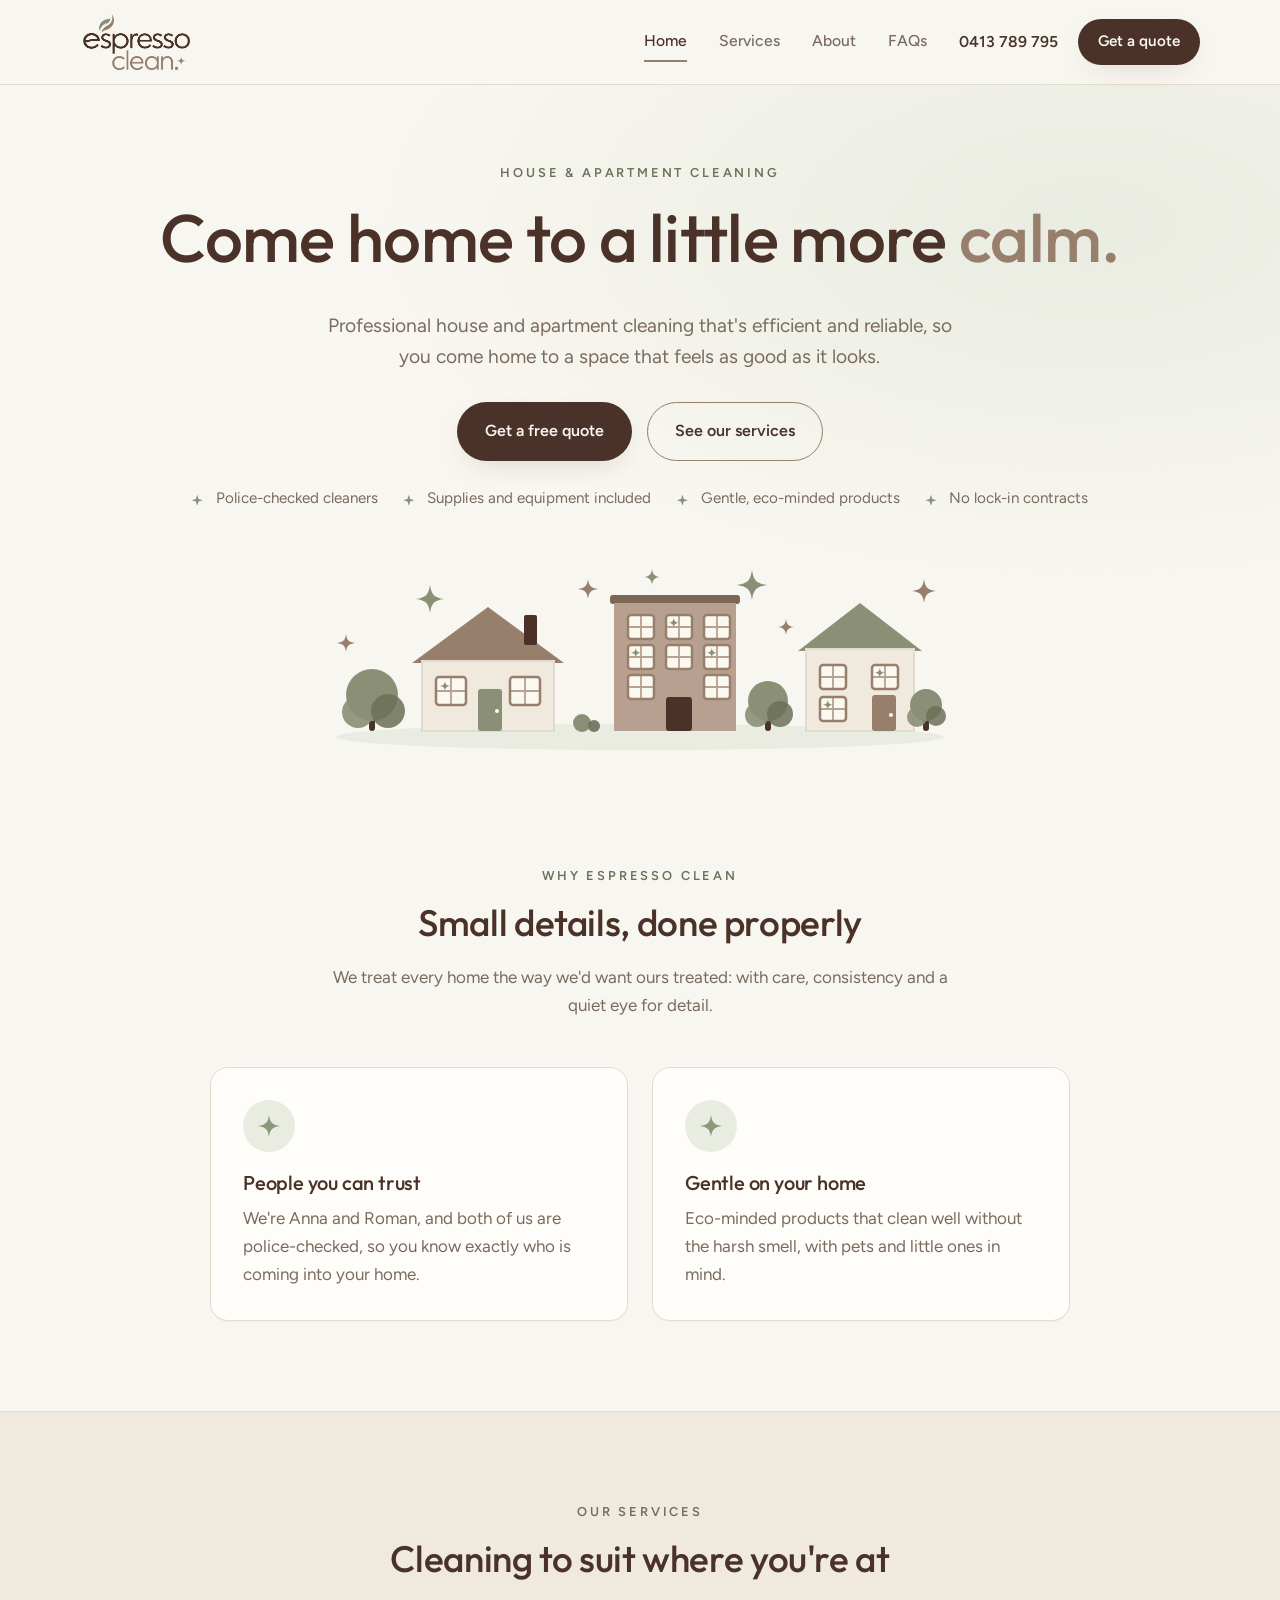
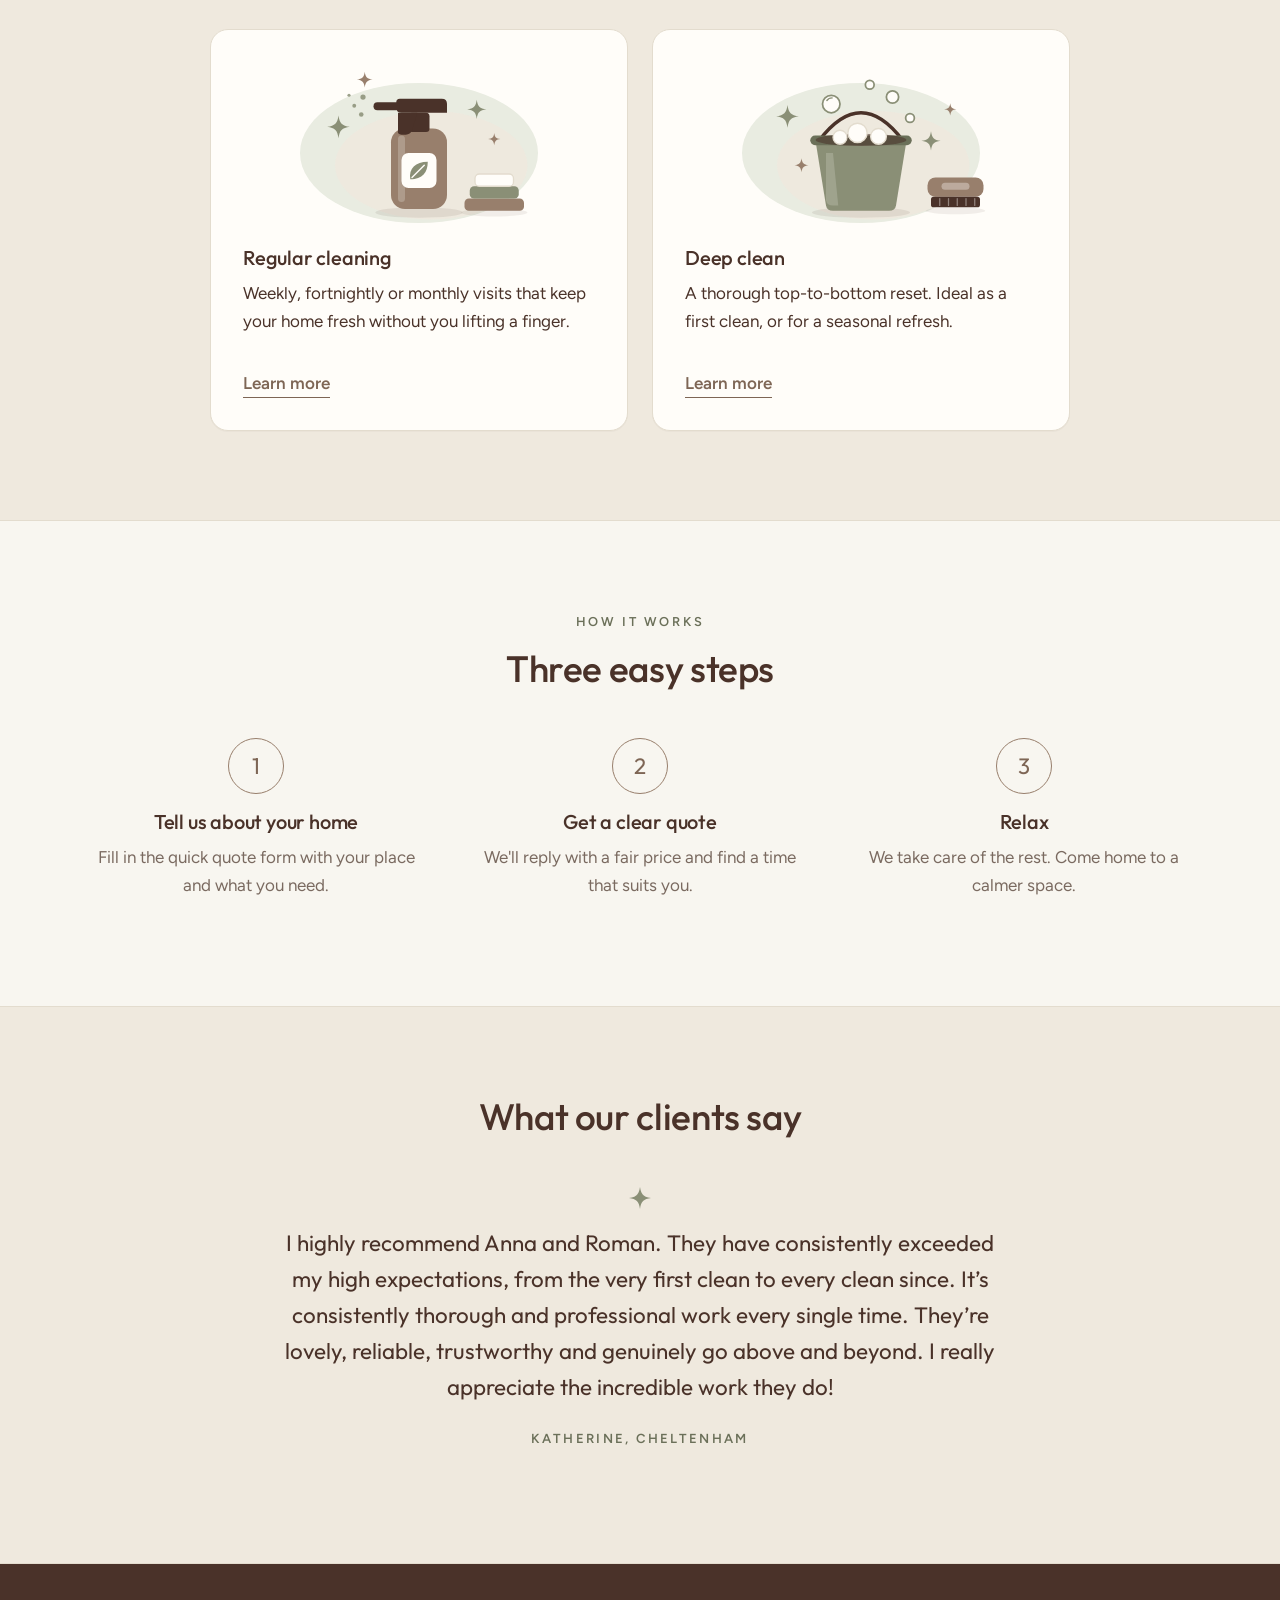
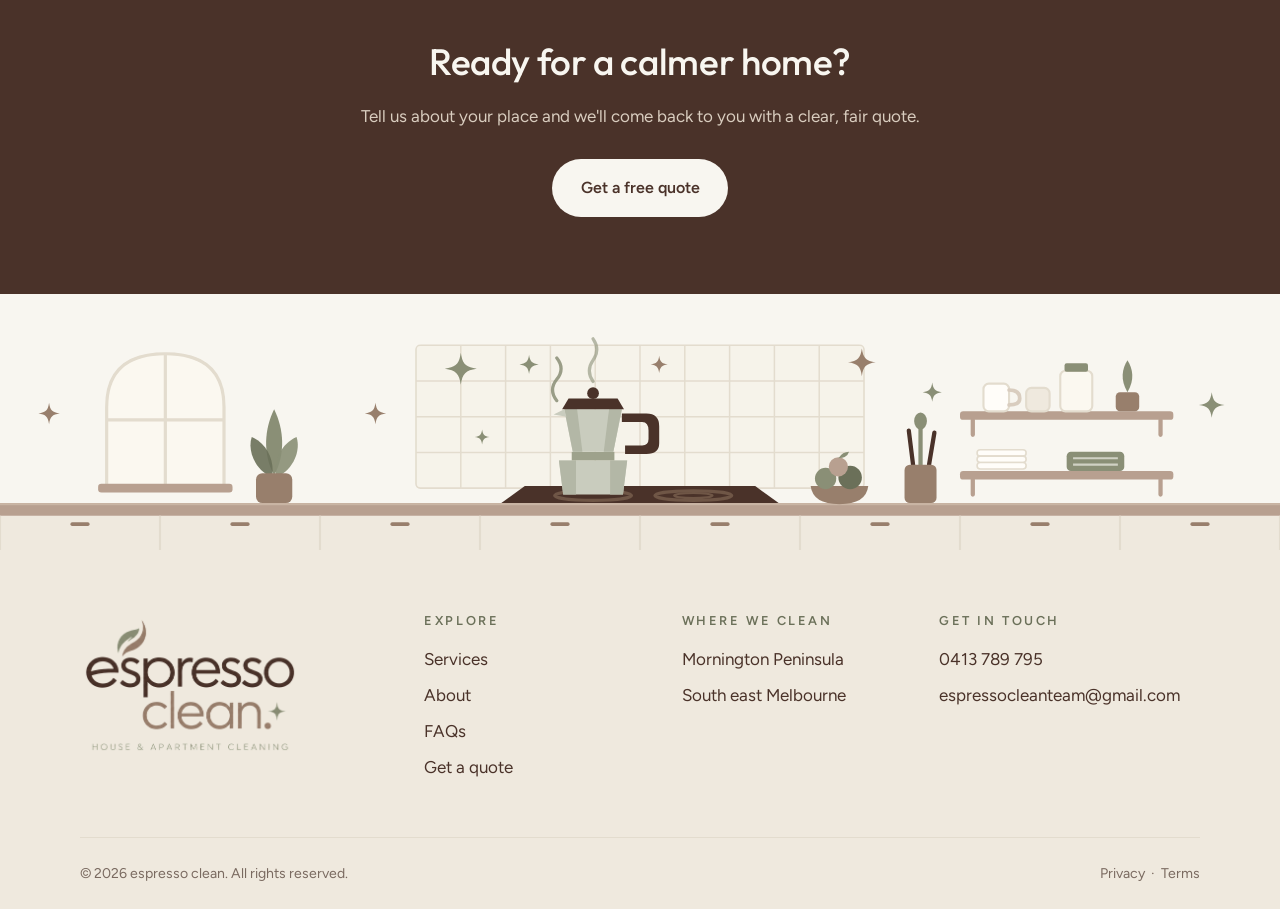
==== commit 27269a72: "Add rotating client testimonials to the home page One quote shows at a time with a gentle fade; dots" ====
--- a/index.html
+++ b/index.html
@@ -120,6 +120,23 @@
         </ol>
       </div>
     </section>
+    <section class="section tint">
+      <div class="wrap">
+        <header class="section-head">
+          <h2>What our clients say</h2>
+        </header>
+        <div class="quotes" id="quotes">
+          <!-- To add a review, copy one <figure> block below and paste it after the last one. -->
+          <figure class="testimonial">
+            <svg class="t-mark" viewBox="0 0 24 24" width="22" height="22" aria-hidden="true"><path d="M12 0C13 8 16 11 24 12 16 13 13 16 12 24 11 16 8 13 0 12 8 11 11 8 12 0z" fill="#8A8F76"/></svg>
+            <blockquote>
+              <p>I highly recommend Anna and Roman. They have consistently exceeded my high expectations, from the very first clean to every clean since. It’s consistently thorough and professional work every single time. They’re lovely, reliable, trustworthy and genuinely go above and beyond. I really appreciate the incredible work they do!</p>
+            </blockquote>
+            <figcaption>Katherine, Cheltenham</figcaption>
+          </figure>
+        </div>
+      </div>
+    </section>
     <section class="band">
       <div class="wrap band-inner">
         <h2>Ready for a calmer home?</h2>
--- a/css/styles.css
+++ b/css/styles.css
@@ -26,6 +26,7 @@
   --radius-sm: 12px;
   --shadow: 0 10px 30px -14px rgba(74, 50, 41, .25);
   --maxw: 1120px;
+  --alert: #8A3B2F;         /* form error text */
 }
 
 *, *::before, *::after { box-sizing: border-box; }
@@ -71,6 +72,7 @@
   cursor: pointer; transition: transform .2s, background .2s, color .2s, border-color .2s, box-shadow .2s;
 }
 .btn:hover { transform: translateY(-1px); }
+.btn:disabled { opacity: .65; cursor: progress; transform: none; }
 .btn-primary { background: var(--espresso); color: var(--cream); box-shadow: var(--shadow); }
 .btn-primary:hover { background: var(--espresso-deep); }
 .btn-ghost { border-color: var(--latte); color: var(--espresso); background: transparent; }
@@ -207,6 +209,9 @@
   transition: border-color .2s, box-shadow .2s;
 }
 .field input:focus, .field select:focus, .field textarea:focus { outline: none; border-color: var(--sage); box-shadow: 0 0 0 4px rgba(138,143,118,.2); }
+.form-status { margin: 0; text-align: center; font-size: .95rem; color: var(--muted); }
+.form-status:empty { display: none; }
+.form-status[data-state="error"] { color: var(--alert); font-weight: 600; }
 .fine { text-align: center; font-size: .85rem; color: var(--muted); margin: 0; }
 
 /* thanks */
@@ -239,3 +244,55 @@
 /* A small row of homes under the hero points. */
 .hero-houses { margin-top: clamp(1.5rem, 4vw, 2.5rem); }
 .hero-houses img { display: block; width: min(100%, 640px); height: auto; margin-inline: auto; }
+
+/* ---- quote sent: cloth wipe, then thank-you ---- */
+.form-wrap { position: relative; }
+.form { overflow: hidden; }
+.form > * { transition: opacity .3s ease; }
+.form-wrap.sending .form { transition: height .55s cubic-bezier(.4,0,.2,1); }
+.form-wrap.sending .form > * { opacity: 0; pointer-events: none; }
+.thanks-panel, .cloth { position: absolute; inset: 0; border-radius: 24px; overflow: hidden; pointer-events: none; visibility: hidden; }
+.thanks-panel { background: var(--white); border: 1px solid var(--line); box-shadow: var(--shadow); display: grid; place-content: center; text-align: center; padding: 2rem 1.5rem; clip-path: inset(0 100% 0 0); }
+.thanks-panel .thanks-inner { position: relative; max-width: 30rem; }
+.thanks-panel h2 { margin: 0 0 .6rem; }
+.thanks-panel p { color: var(--muted); margin: 0 0 1.6rem; }
+.thanks-panel .thanks-mark { margin-bottom: 1.1rem; }
+.twinkle { position: absolute; width: 16px; height: 16px; opacity: 0; transform: scale(0); }
+.twinkle svg { width: 100%; height: 100%; }
+.twinkle.t1 { top: -.3rem; left: 18%; }
+.twinkle.t2 { top: 1.4rem; right: 20%; width: 11px; height: 11px; }
+.twinkle.t3 { top: 3.4rem; left: 10%; width: 10px; height: 10px; }
+.cloth-svg { position: absolute; top: 0; left: -34%; width: 34%; height: 100%; display: block; filter: drop-shadow(4px 0 6px rgba(74,50,41,.18)); }
+
+.form-wrap.sent .thanks-panel { visibility: visible; pointer-events: auto; animation: reveal 1.15s linear forwards; }
+.form-wrap.sent .cloth { visibility: visible; }
+.form-wrap.sent .cloth-svg { animation: cloth 1.15s linear forwards; }
+.form-wrap.sent.settled .thanks-panel { clip-path: none; animation: none; }
+.form-wrap.sent .twinkle { animation: twinkle .7s ease-out 1.05s forwards; }
+.form-wrap.sent .twinkle.t2 { animation-delay: 1.2s; }
+.form-wrap.sent .twinkle.t3 { animation-delay: 1.35s; }
+@keyframes reveal { from { clip-path: inset(0 100% 0 0); } to { clip-path: inset(0 0 0 0); } }
+@keyframes cloth { from { left: -34%; } to { left: 100%; } }
+@keyframes twinkle { 0% { opacity: 0; transform: scale(0) rotate(-30deg); } 60% { opacity: 1; transform: scale(1.25) rotate(8deg); } 100% { opacity: 1; transform: scale(1) rotate(0); } }
+@media (prefers-reduced-motion: reduce) {
+  .form-wrap.sending .form { transition: none; }
+  .form-wrap.sent .thanks-panel { animation: none; clip-path: none; }
+  .form-wrap.sent .cloth { display: none; }
+  .form-wrap.sent .twinkle { animation: none; opacity: 1; transform: none; }
+}
+
+/* ---- testimonials: one at a time, gentle fade (all shown if JS is off) ---- */
+.quotes { max-width: 46rem; margin: 0 auto; display: grid; }
+.testimonial { text-align: center; grid-area: 1 / 1; margin: 0 0 1.5rem; }
+.quotes:not(.is-rotating) .testimonial { grid-area: auto; }
+.testimonial .t-mark { display: block; margin: 0 auto 1.1rem; }
+.testimonial blockquote { margin: 0 0 1.4rem; }
+.testimonial blockquote p { font-family: var(--font-head); font-weight: 400; font-size: clamp(1.15rem, 2.2vw, 1.4rem); line-height: 1.6; color: var(--espresso); margin: 0; }
+.testimonial figcaption { font-size: .82rem; letter-spacing: .18em; text-transform: uppercase; font-weight: 600; color: var(--sage-deep); }
+.quotes.is-rotating .testimonial { opacity: 0; visibility: hidden; transition: opacity .7s ease, visibility 0s linear .7s; }
+.quotes.is-rotating .testimonial.is-active { opacity: 1; visibility: visible; transition: opacity .7s ease; }
+.quote-controls { display: flex; justify-content: center; align-items: center; gap: .55rem; margin-top: .4rem; }
+.quote-dot { width: 10px; height: 10px; padding: 0; border-radius: 50%; border: 1.5px solid var(--sage-deep); background: transparent; cursor: pointer; }
+.quote-dot[aria-current="true"] { background: var(--sage-deep); }
+.quote-pause { margin-left: .6rem; font: inherit; font-size: .78rem; letter-spacing: .12em; text-transform: uppercase; font-weight: 600; color: var(--sage-deep); background: none; border: 0; cursor: pointer; padding: .3rem .4rem; }
+@media (prefers-reduced-motion: reduce) { .quotes.is-rotating .testimonial, .quotes.is-rotating .testimonial.is-active { transition: none; } }
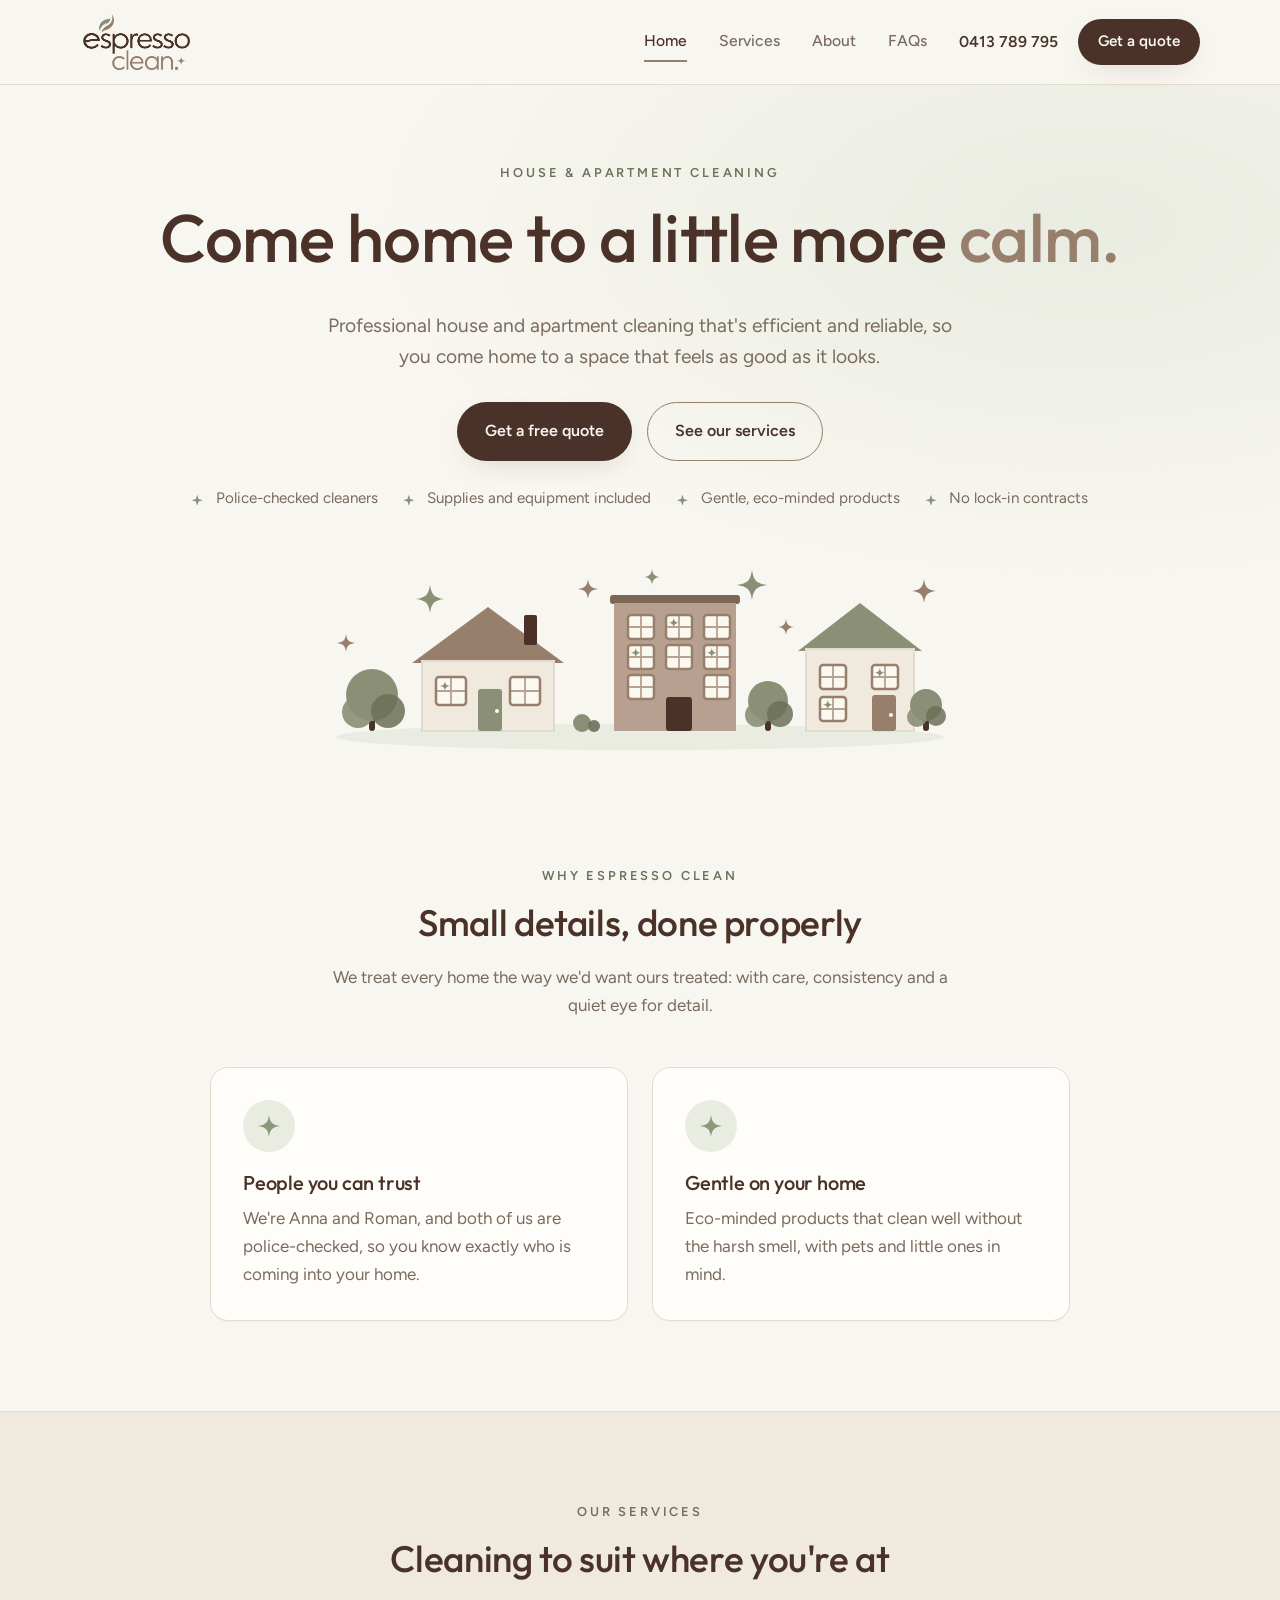
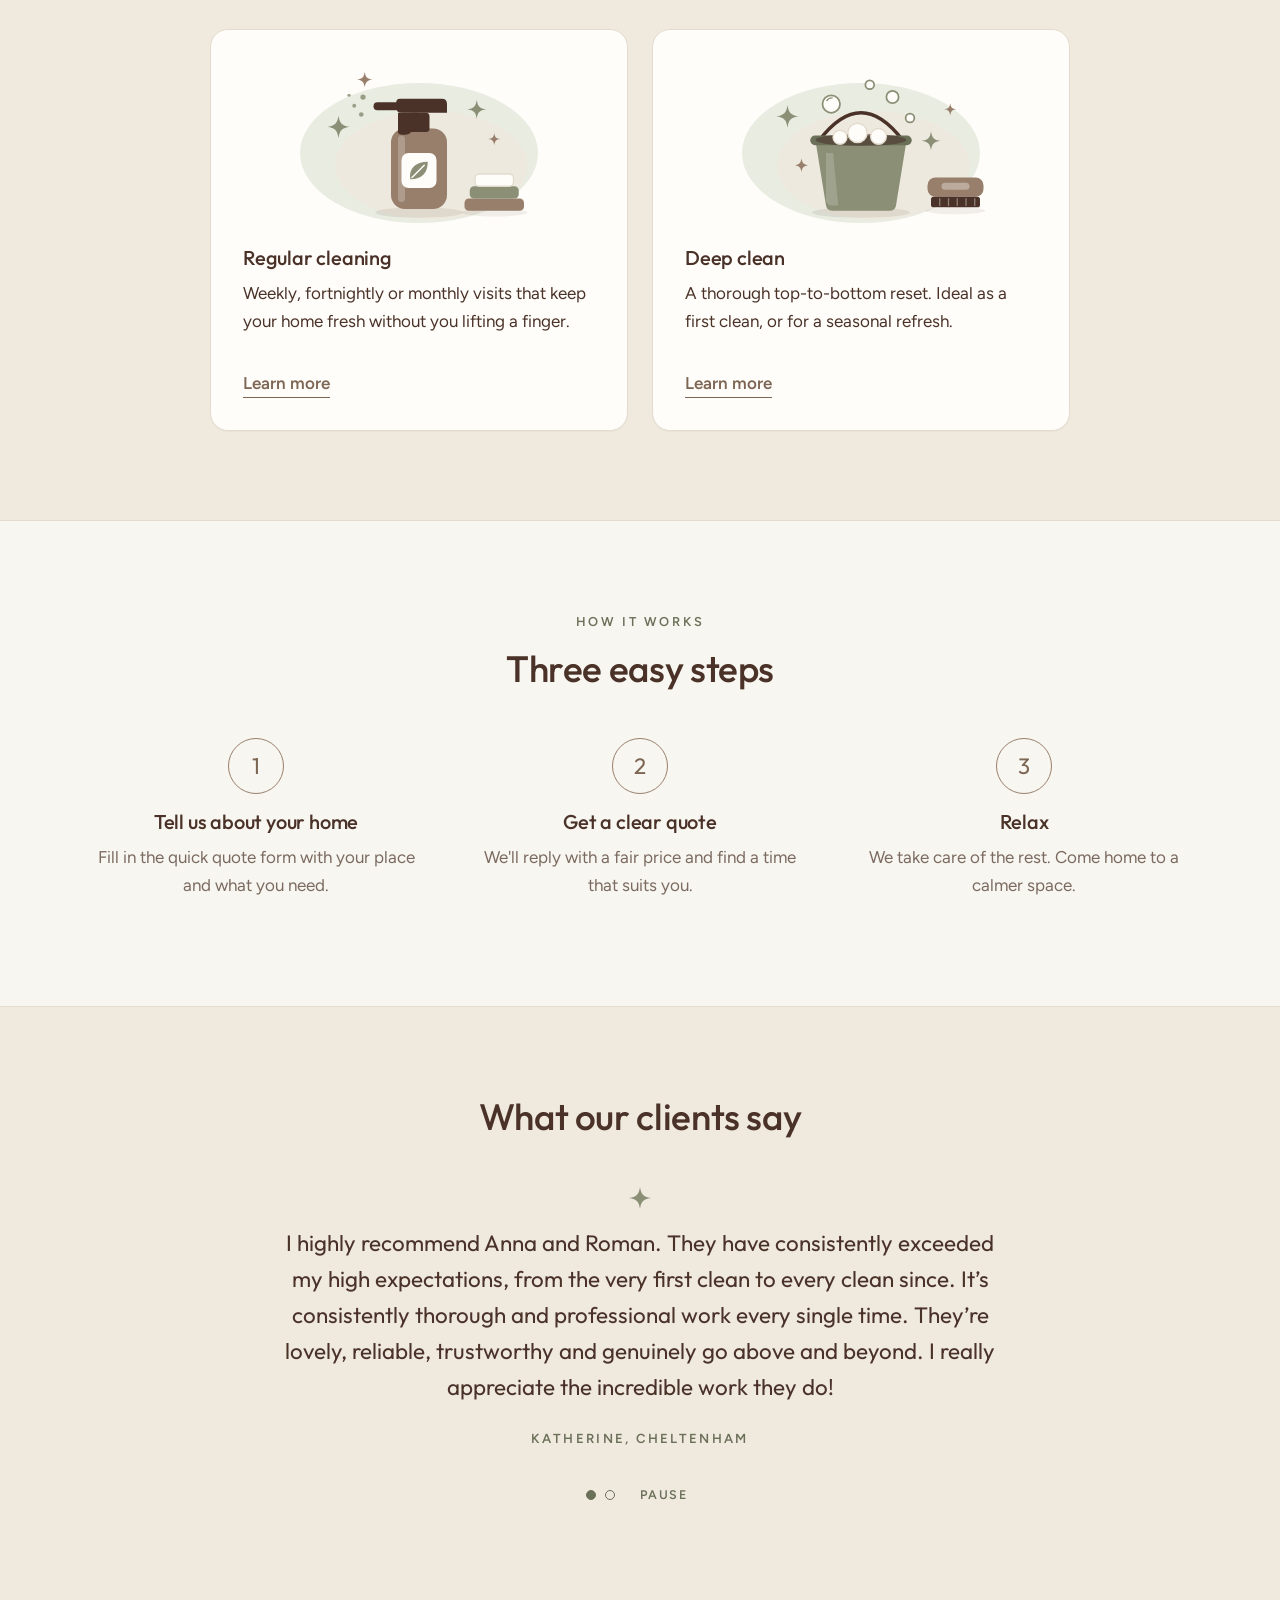
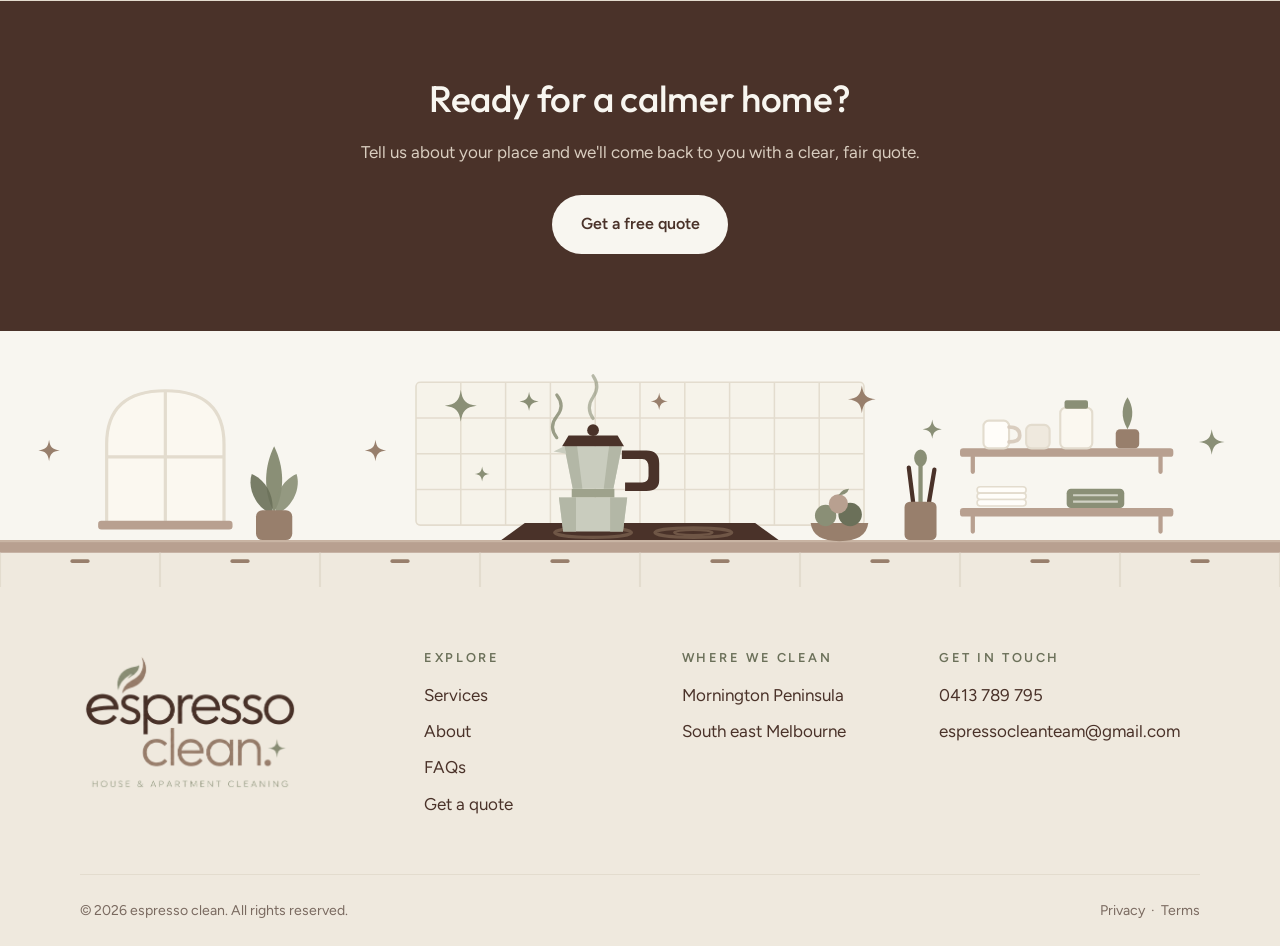
==== commit 5c086962: "Add second customer review to home page rotation Co-Authored-By: Claude Sonnet 5.5 <noreply@anthropi" ====
--- a/index.html
+++ b/index.html
@@ -3,10 +3,20 @@
 <head>
   <meta charset="UTF-8">
   <meta name="viewport" content="width=device-width, initial-scale=1">
-  <title>espresso clean | House & Apartment Cleaning</title>
+  <title>House Cleaning Mornington Peninsula | espresso clean</title>
   <meta name="description" content="Thoughtful house and apartment cleaning across the Mornington Peninsula and south east Melbourne. Come home to a little more calm with espresso clean.">
   <meta name="theme-color" content="#FAF7F2">
   <meta name="robots" content="noindex, nofollow">
+  <link rel="canonical" href="https://espressoclean.com.au/">
+  <meta property="og:type" content="website">
+  <meta property="og:locale" content="en_AU">
+  <meta property="og:site_name" content="espresso clean">
+  <meta property="og:title" content="House Cleaning Mornington Peninsula | espresso clean">
+  <meta property="og:description" content="Thoughtful house and apartment cleaning across the Mornington Peninsula and south east Melbourne. Come home to a little more calm with espresso clean.">
+  <meta property="og:url" content="https://espressoclean.com.au/">
+  <meta property="og:image" content="https://espressoclean.com.au/assets/logo-full.png">
+  <meta name="twitter:card" content="summary">
+  <script type="application/ld+json">{"@context": "https://schema.org", "@type": "LocalBusiness", "name": "espresso clean", "description": "House and apartment cleaning.", "url": "https://espressoclean.com.au/", "image": "https://espressoclean.com.au/assets/logo-full.png", "telephone": "+61413789795", "email": "espressocleanteam@gmail.com", "areaServed": ["Mornington Peninsula", "South East Melbourne"]}</script>
   <link rel="icon" href="assets/favicon.svg" type="image/svg+xml">
   <link rel="preconnect" href="https://fonts.googleapis.com">
   <link rel="preconnect" href="https://fonts.gstatic.com" crossorigin>
@@ -134,6 +144,13 @@
             </blockquote>
             <figcaption>Katherine, Cheltenham</figcaption>
           </figure>
+          <figure class="testimonial">
+            <svg class="t-mark" viewBox="0 0 24 24" width="22" height="22" aria-hidden="true"><path d="M12 0C13 8 16 11 24 12 16 13 13 16 12 24 11 16 8 13 0 12 8 11 11 8 12 0z" fill="#8A8F76"/></svg>
+            <blockquote>
+              <p>With 2 small kids and a dog our house can really explode, every week Roman &amp; Anna give us a new home! It’s incredible how tidy and neat they work, with personal finishing touches everywhere and above all they are genuinely nice and trustworthy people. Thank you so much for helping us out every week!</p>
+            </blockquote>
+            <figcaption>Sara &amp; Maarten, Fitzroy</figcaption>
+          </figure>
         </div>
       </div>
     </section>
--- a/css/styles.css
+++ b/css/styles.css
@@ -296,3 +296,8 @@
 .quote-dot[aria-current="true"] { background: var(--sage-deep); }
 .quote-pause { margin-left: .6rem; font: inherit; font-size: .78rem; letter-spacing: .12em; text-transform: uppercase; font-weight: 600; color: var(--sage-deep); background: none; border: 0; cursor: pointer; padding: .3rem .4rem; }
 @media (prefers-reduced-motion: reduce) { .quotes.is-rotating .testimonial, .quotes.is-rotating .testimonial.is-active { transition: none; } }
+
+/* ---- about page photo ---- */
+.photo-panel { padding: 0; overflow: hidden; place-content: stretch; box-shadow: 0 10px 30px rgba(74, 50, 41, .10); width: min(100%, 300px); justify-self: center; }
+.about-photo { display: block; width: 100%; height: auto; aspect-ratio: 1 / 1; object-fit: cover; }
+@media (min-width: 800px) { .photo-panel { width: 340px; } }
